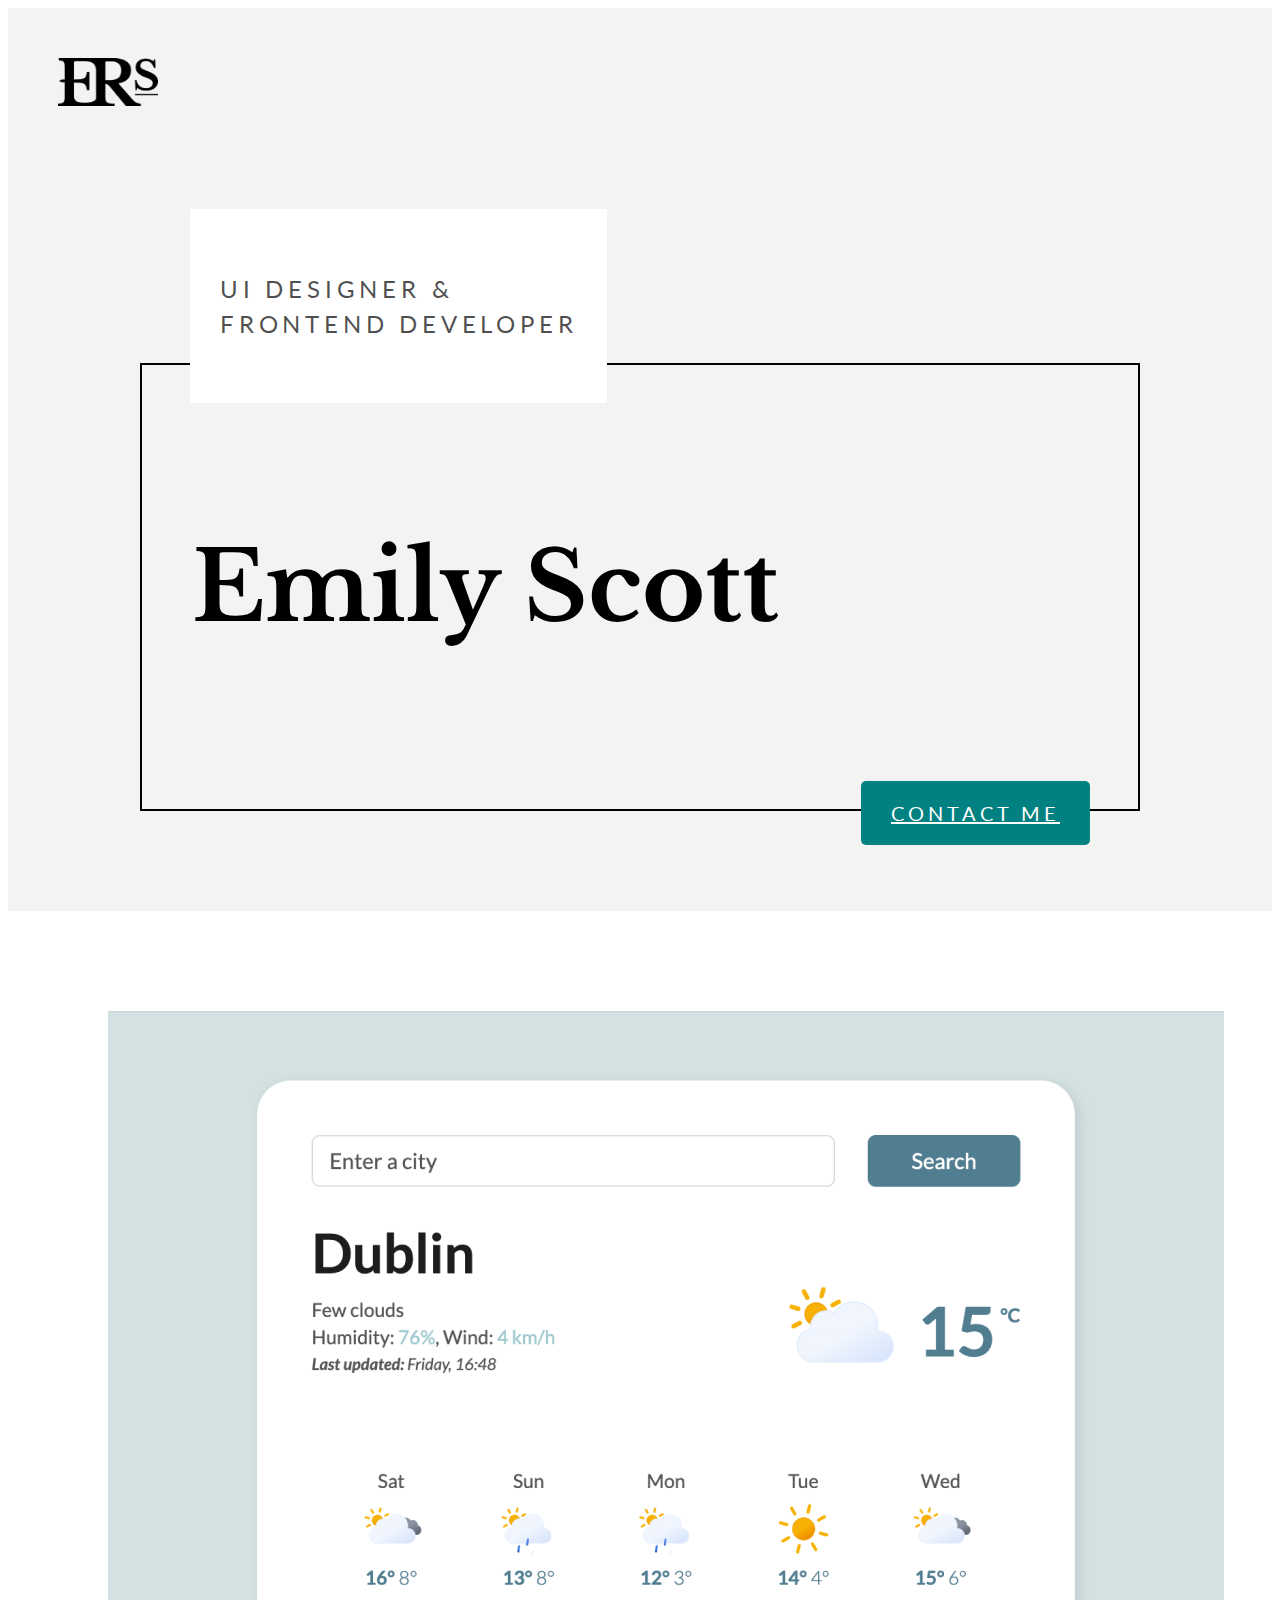
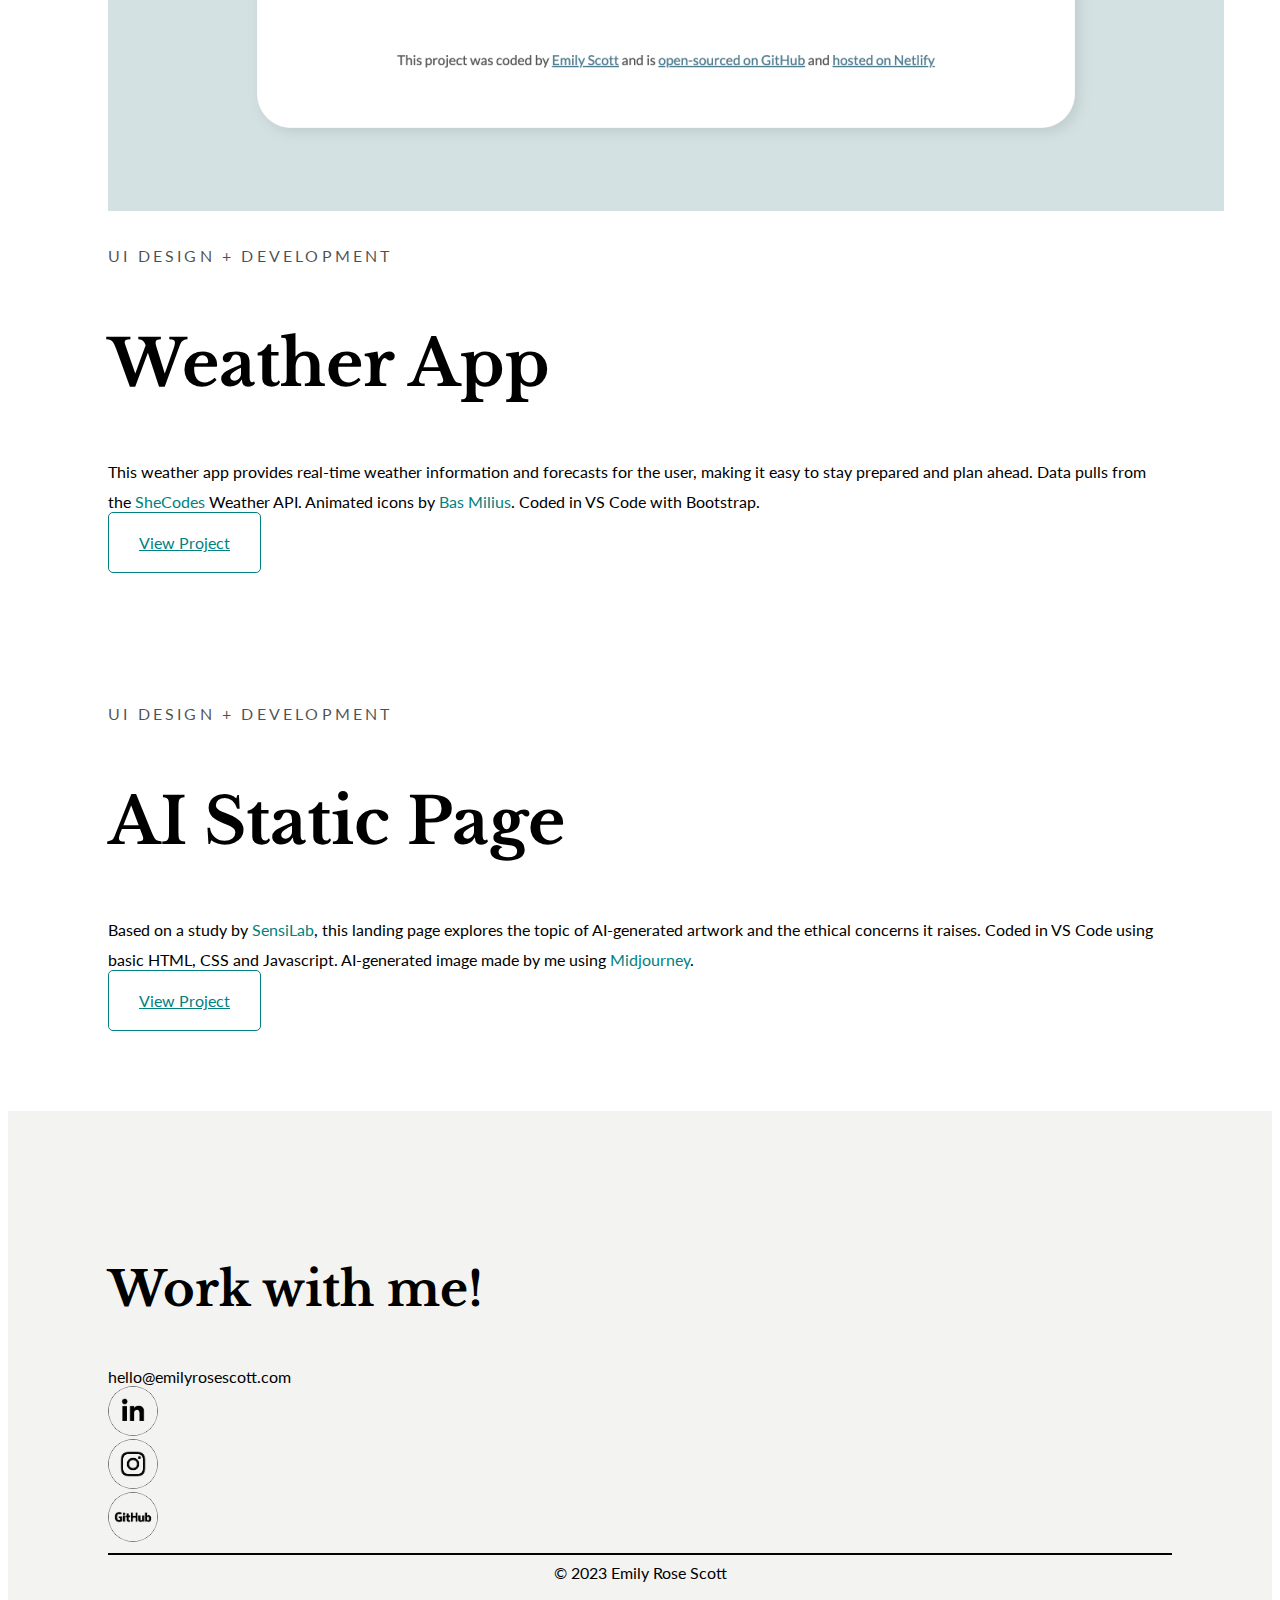
==== index.html @ 5b52eedc "Updates to overall styling, adding about page content & styling" ====
<!DOCTYPE html>
<html lang="en">
  <head>
    <meta charset="UTF-8" />
    <meta http-equiv="X-UA-Compatible" content="IE=edge" />
    <meta name="viewport" content="width=device-width, initial-scale=1.0" />
    <title>Document</title>
    <link
      href="https://cdn.jsdelivr.net/npm/bootstrap@5.3.0-alpha3/dist/css/bootstrap.min.css"
      rel="stylesheet"
      integrity="sha384-KK94CHFLLe+nY2dmCWGMq91rCGa5gtU4mk92HdvYe+M/SXH301p5ILy+dN9+nJOZ"
      crossorigin="anonymous"
    />
    <link rel="stylesheet" href="/styles/portfolio.css" />
    <link rel="preconnect" href="https://fonts.googleapis.com" />
    <link rel="preconnect" href="https://fonts.gstatic.com" crossorigin />
    <link
      href="https://fonts.googleapis.com/css2?family=Lato:ital,wght@0,100;0,300;0,400;0,700;0,900;1,100;1,300;1,400;1,700;1,900&family=Libre+Baskerville:ital,wght@0,400;0,700;1,400&display=swap"
      rel="stylesheet"
    />

    <script
      src="https://cdn.jsdelivr.net/npm/bootstrap@5.3.0-alpha3/dist/js/bootstrap.bundle.min.js"
      integrity="sha384-ENjdO4Dr2bkBIFxQpeoTz1HIcje39Wm4jDKdf19U8gI4ddQ3GYNS7NTKfAdVQSZe"
      crossorigin="anonymous"
    ></script>
  </head>
  <body>
    <div class="hero">
      <a href="/index.html"
        ><img src="/images/ers-logo.png" alt="" class="logo"
      /></a>
      <div class="nameplate">
        <div class="title">
          <h4>
            UI Designer & <br />
            Frontend Developer
          </h4>
        </div>
        <div class="name">
          <h1>Emily Scott</h1>
        </div>
        <a href="#" class="btn btn-branding">Contact me</a>
      </div>
    </div>
    <div class="page-content">
      <div class="row project">
        <div class="col-lg-6 mb-3">
          <img src="/images/weather-app.png" alt="" class="img-fluid" />
        </div>
        <div class="col-lg-6">
          <h5>UI Design + Development</h5>
          <h2>Weather App</h2>
          <p>
            This weather app provides real-time weather information and
            forecasts for the user, making it easy to stay prepared and plan
            ahead. Data pulls from the
            <a href="https://www.shecodes.io/" target="_blank" class="body-link"
              >SheCodes</a
            >
            Weather API. Animated icons by
            <a
              href="https://bas.dev/work/meteocons"
              target="_blank"
              class="body-link"
              >Bas Milius</a
            >. Coded in VS Code with Bootstrap.
          </p>
          <a
            href="https://weather-app-ers.netlify.app/"
            target="blank"
            class="btn body-button mt-3"
            >View Project</a
          >
        </div>
      </div>
      <div class="row project">
        <div class="col-lg-6 mb-3">
          <img
            src="/images/midijourney_rosecreates.png"
            alt=""
            class="img-fluid"
          />
        </div>
        <div class="col-lg-6">
          <h5>UI Design + Development</h5>
          <h2>AI Static Page</h2>
          <p>
            Based on a study by
            <a
              href="https://sensilab.monash.edu/phd-projects/the-ethics-of-ai-art/"
              target="_blank"
              class="body-link"
              >SensiLab</a
            >, this landing page explores the topic of AI-generated artwork and
            the ethical concerns it raises. Coded in VS Code using basic HTML,
            CSS and Javascript. AI-generated image made by me using
            <a
              href="https://www.midjourney.com/"
              target="_blank"
              class="body-link"
              >Midjourney</a
            >.
          </p>
          <a href="#" class="btn body-button mt-3">View Project</a>
        </div>
      </div>
    </div>
    <div class="footer">
      <div class="row d-flex">
        <div class="col-md-6 justify-content-start">
          <h3>Work with me!</h3>
          <a href="mailto:hello@emilyrosescott.com">hello@emilyrosescott.com</a>
        </div>
        <div class="col-md-6 d-flex justify-content-end social-icon-group">
          <div class="col-2 d-flex justify-content-end social-icon">
            <a
              href="https://www.linkedin.com/in/emily-r-scott-07019373/"
              target="_blank"
              ><img src="/images/linkedin-logo-icon.png"
            /></a>
          </div>
          <div class="col-2 d-flex justify-content-end social-icon">
            <a href="https://www.instagram.com/emirosely/" target="_blank"
              ><img src="/images/instagram-logo-icon.png"
            /></a>
          </div>
          <div class="col-2 d-flex justify-content-end social-icon">
            <a href="https://github.com/emirosely" target="_blank"
              ><img src="/images/github-logo-icon.png"
            /></a>
          </div>
        </div>
      </div>
      <hr />
      <div class="row copyright">
        <a href="https://www.emilyrosescott.com/" target="_blank"
          >© 2023 Emily Rose Scott</a
        >
      </div>
    </div>
  </body>
</html>
---- styles/portfolio.css ----
/* MAIN */

:root {
  --background-color: rgba(26, 47, 0, 0.05);
  --primary-color: #018181;
  --heading-font-family: "Libre Baskerville", serif;
  --default-font-family: "Lato", sans-serif;
  --box-shadow: rgba(0, 0, 0, 0.1) 4px 4px 10px;
  --margin-top: 100px;
  --margin-vertical: 100px 0px;
  --margin-horizontal: 0px 100px;
}

body {
  font-family: var(--default-font-family);
}

h1,
h2,
h3 {
  font-family: var(--heading-font-family);
  color: black;
  font-weight: 700;
  line-height: 1.2em;
}

h4,
h5,
h6 {
  color: #000000b2;
  font-family: var(--default-font-family);
  text-transform: uppercase;
  letter-spacing: 0.2em;
  font-weight: 400;
}

h1 {
  font-size: 96px;
  line-height: 115px;
}

h2 {
  font-size: 64px;
  line-height: 80px;
}

h3 {
  font-size: 48px;
  line-height: 60px;
}

h4 {
  font-size: 24px;
  line-height: 35px;
}

h5 {
  font-size: 16px;
  line-height: 30px;
}

p {
  font-weight: 400;
  font-size: 16px;
  color: black;
  line-height: 30px;
}

hr {
  border: 1px solid #000000;
}

.body-button {
  border-radius: 5px;
  color: var(--primary-color);
  font-size: 16px;
  line-height: 20px;
  padding: 20px 30px;
  border: 1px solid var(--primary-color);
}

.body-button:hover {
  background: var(--primary-color);
  border-radius: 5px;
  color: white;
  font-size: 16px;
  line-height: 20px;
  padding: 20px 30px;
  box-shadow: var(--box-shadow);
}

.body-link {
  color: var(--primary-color);
  text-decoration: none;
}

.body-link:hover {
  color: var(--primary-color);
  text-decoration: underline;
}

.btn-branding {
  background: var(--primary-color);
  border-radius: 5px;
  color: white;
  font-size: 20px;
  line-height: 24px;
  padding: 20px 30px;
  text-transform: uppercase;
  letter-spacing: 0.2em;
  margin-right: 50px;
  margin-top: -30px;
  float: right;
}

.btn-branding:active {
  background-color: white !important;
  color: black !important;
  box-shadow: var(--box-shadow) !important;
}

.btn-branding:hover {
  background-color: black;
  color: white;
  box-shadow: var(--box-shadow);
}

.header {
  margin-top: var(--margin-top);
}

.logo {
  max-width: 100px;
  margin-top: 50px;
  margin-left: 50px;
}

.page-content {
  margin: var(--margin-horizontal);
}

/* HOME */
.hero {
  background-color: var(--background-color);
}

.nameplate {
  padding: 100px 50px;
  max-width: 1000px;
  margin: 0 auto;
}

.title {
  background-color: white;
  padding: 30px;
  margin-left: 50px;
  margin-bottom: -40px;
  text-align: left;
  text-decoration: none;
  display: inline-block;
}

.name {
  box-sizing: border-box;
  border: 2px solid #000000;
  padding: 100px 50px;
}

.project {
  margin: var(--margin-vertical);
}

/* ABOUT */

.header h1 {
  text-align: center;
}

.hidden-image img {
  max-height: 400px;
  width: 100%;
  height: auto;
  object-fit: cover;
}

.ig-grid {
  margin-bottom: 100px;
}

.img-container {
  max-height: 400px;
}

.img-container img {
  width: 100%;
  height: 100%;
  object-fit: cover;
}

.latest h2 {
  text-align: center;
}

/* FOOTER */
.copyright {
  text-align: center;
}

.footer {
  background-color: var(--background-color);
  padding: 100px;
}

.footer a {
  color: black;
  text-decoration: none;
}

.footer a:hover {
  color: var(--primary-color);
  text-decoration: underline;
}

.footer img {
  max-width: 100%;
  height: auto;
  max-height: 50px;
  border-radius: 50%;
}

.footer img:hover {
  box-shadow: var(--box-shadow);
}

.social-icon-group {
  gap: 10px;
}

.social-icon {
  flex-basis: 50px;
}

/* RESPONSIVE */
@media (max-width: 350px) {
  .nameplate {
    padding: 75px 50px !important;
  }

  .name {
    padding: 50px 50px !important;
  }

  .title {
    text-align: center !important;
    display: flex !important;
    justify-content: center !important;
    max-width: 200px !important;
    margin-left: auto !important;
    margin-right: auto !important;
    z-index: 1 !important;
    position: relative !important;
    padding: 20px 10px !important;
  }

  .btn-branding {
    text-align: center !important;
    float: none !important;
    display: flex !important;
    justify-content: center !important;
    max-width: 200px !important;
    margin-left: auto !important;
    margin-right: auto !important;
    font-size: 14px !important;
    line-height: 20px !important;
  }

  .page-content {
    margin: 75px 60px !important;
  }

  h1 {
    text-align: center !important;
    font-size: 45px !important;
    line-height: 55px !important;
  }

  h2 {
    font-size: 40px !important;
    line-height: 55px !important;
  }

  h3 {
    font-size: 30px !important;
    line-height: 40px !important;
    text-align: center !important;
  }

  h4 {
    font-size: 14px !important;
    line-height: 20px !important;
  }

  .footer {
    padding: 50px !important;
    text-align: center !important;
    display: block !important;
  }
  .social-icon-group {
    justify-content: center !important;
    margin: 20px 0px !important;
  }
}

@media (max-width: 480px) and (min-width: 351px) {
  .nameplate {
    padding: 75px 50px !important;
  }

  .name {
    padding: 50px 50px !important;
  }

  .title {
    text-align: center !important;
    display: flex !important;
    justify-content: center !important;
    max-width: 250px !important;
    margin-left: auto !important;
    margin-right: auto !important;
    z-index: 1 !important;
    position: relative !important;
    padding: 20px 10px !important;
  }

  .btn-branding {
    text-align: center !important;
    float: none !important;
    display: flex !important;
    justify-content: center !important;
    max-width: 200px !important;
    margin-left: auto !important;
    margin-right: auto !important;
    font-size: 14px !important;
    line-height: 20px !important;
  }

  .page-content {
    margin: 75px 60px !important;
  }

  h1 {
    text-align: center !important;
    font-size: 55px !important;
    line-height: 65px !important;
  }

  h2 {
    font-size: 40px !important;
    line-height: 55px !important;
  }

  h3 {
    font-size: 30px !important;
    line-height: 40px !important;
    text-align: center !important;
  }

  h4 {
    font-size: 14px !important;
    line-height: 20px !important;
  }

  .footer {
    padding: 50px !important;
    text-align: center !important;
    display: block !important;
  }
  .social-icon-group {
    justify-content: center !important;
    margin: 20px 0px !important;
  }
}

@media (max-width: 800px) and (min-width: 481px) {
  h1 {
    font-size: 70px !important;
    line-height: 70px !important;
  }

  h2 {
    font-size: 45px !important;
    line-height: 55px !important;
  }

  h3 {
    font-size: 30px !important;
    line-height: 40px !important;
    text-align: center !important;
  }

  h4 {
    font-size: 16px !important;
    line-height: 30px !important;
  }

  .nameplate {
    padding: 75px 50px !important;
  }

  .name {
    padding: 75px 50px !important;
  }
  .title {
    padding: 20px !important;
    margin-bottom: -30px !important;
  }
  .btn-branding {
    font-size: 16px !important;
  }

  .page-content {
    margin: 75px 60px !important;
  }

  .footer {
    padding: 50px !important;
    text-align: center !important;
    display: block !important;
  }
  .social-icon-group {
    justify-content: center !important;
    margin: 20px 0px !important;
  }
}
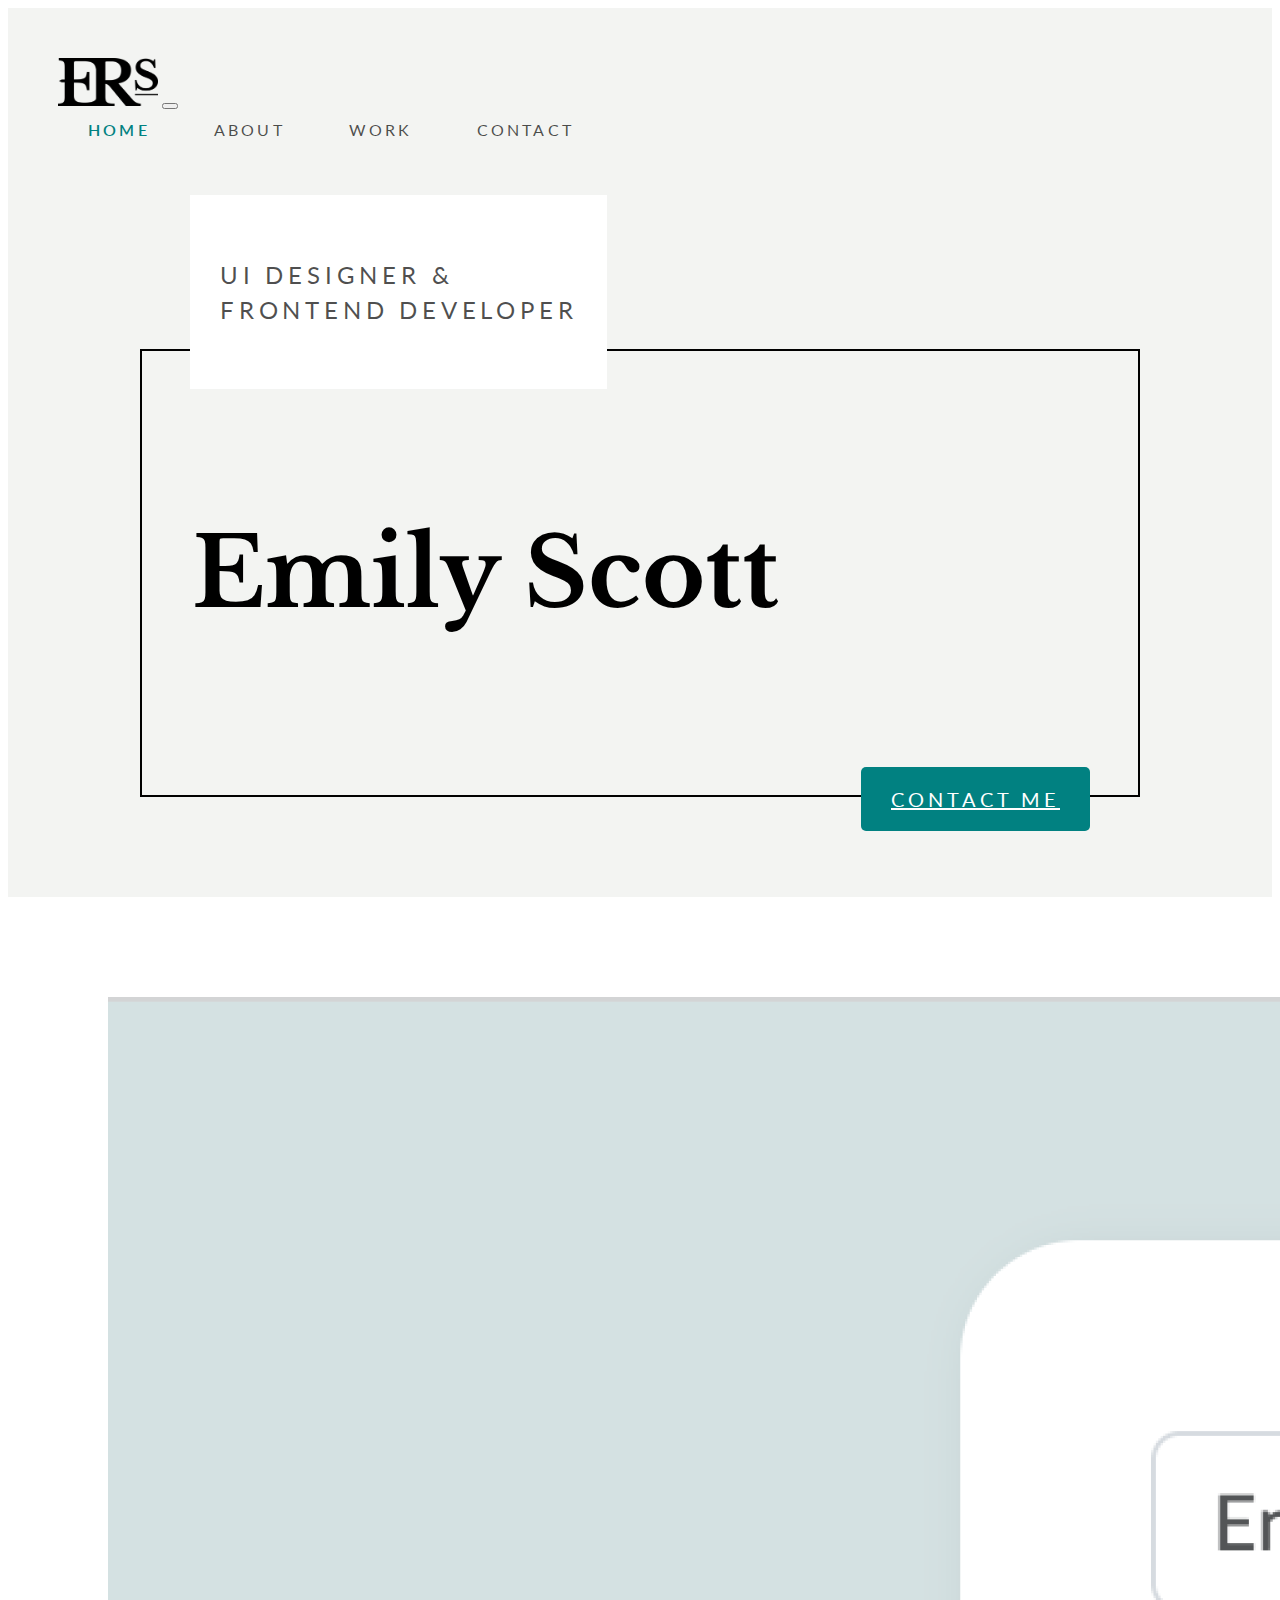
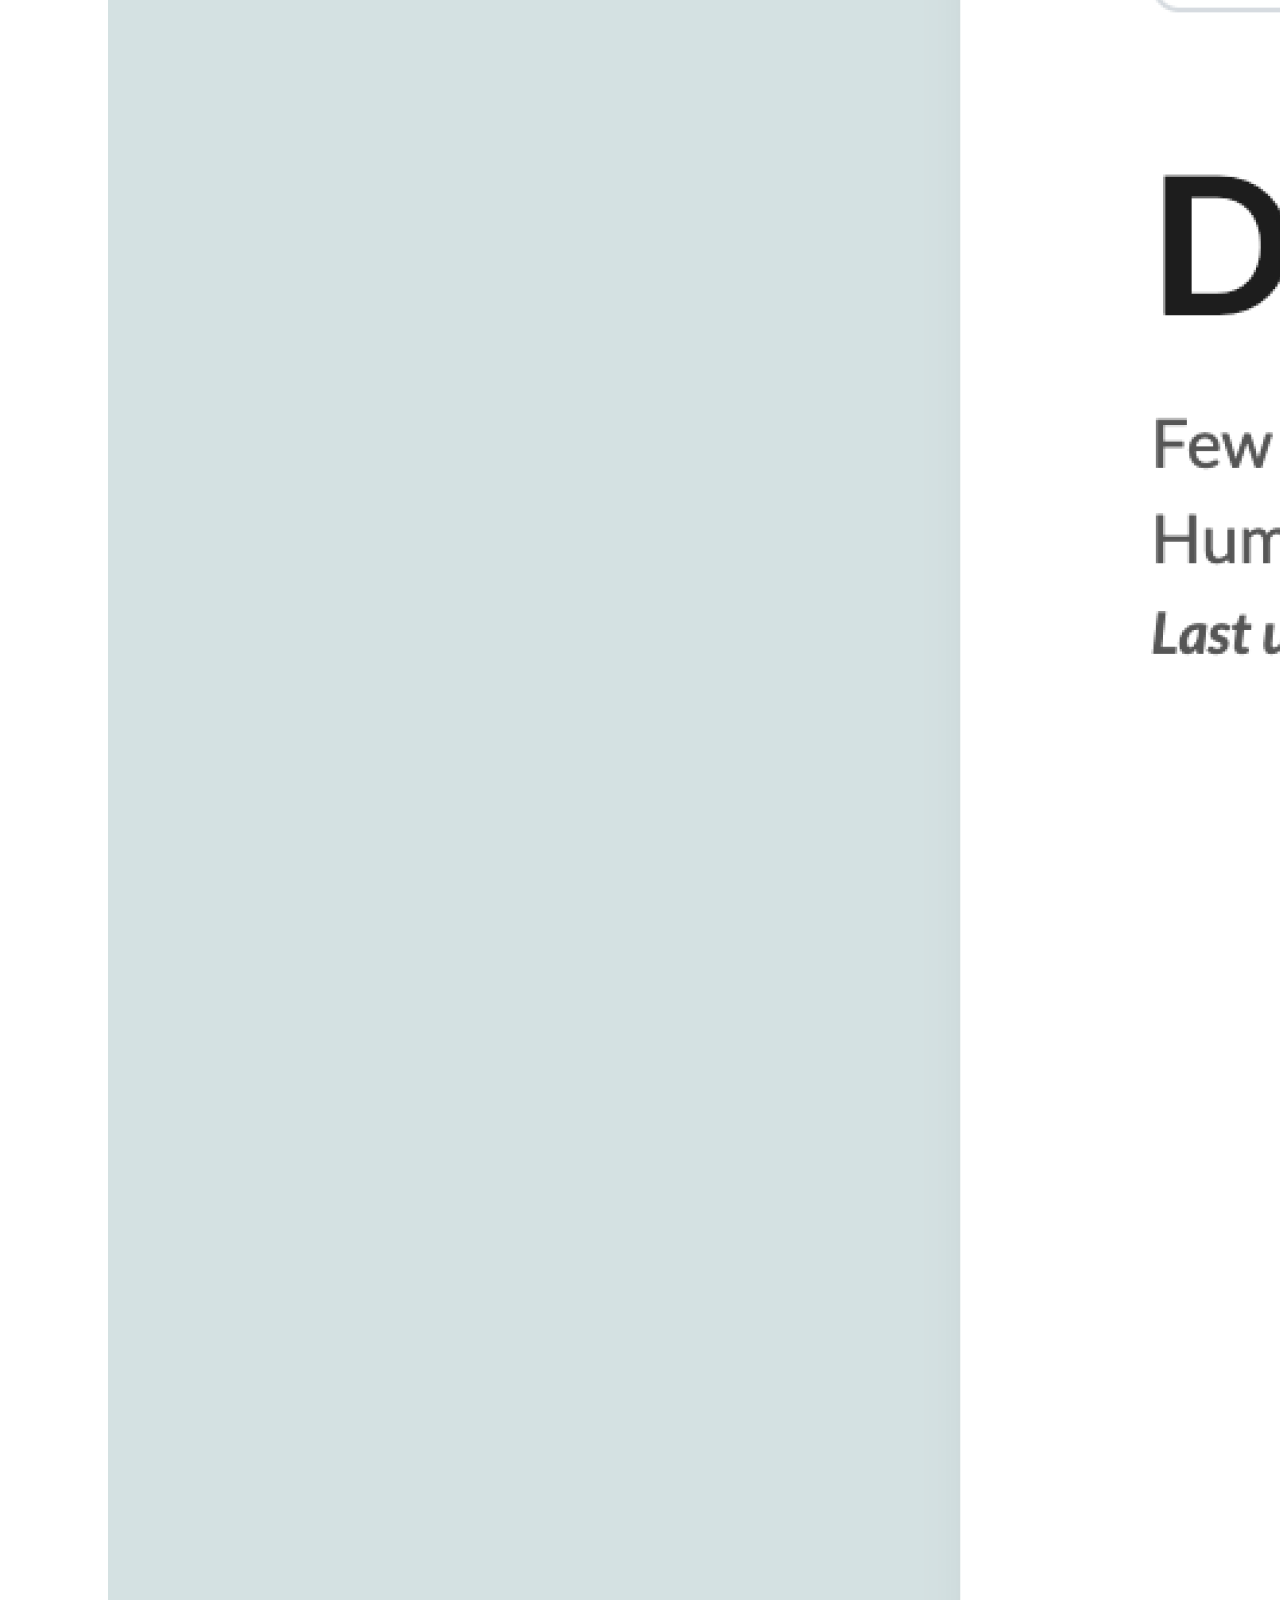
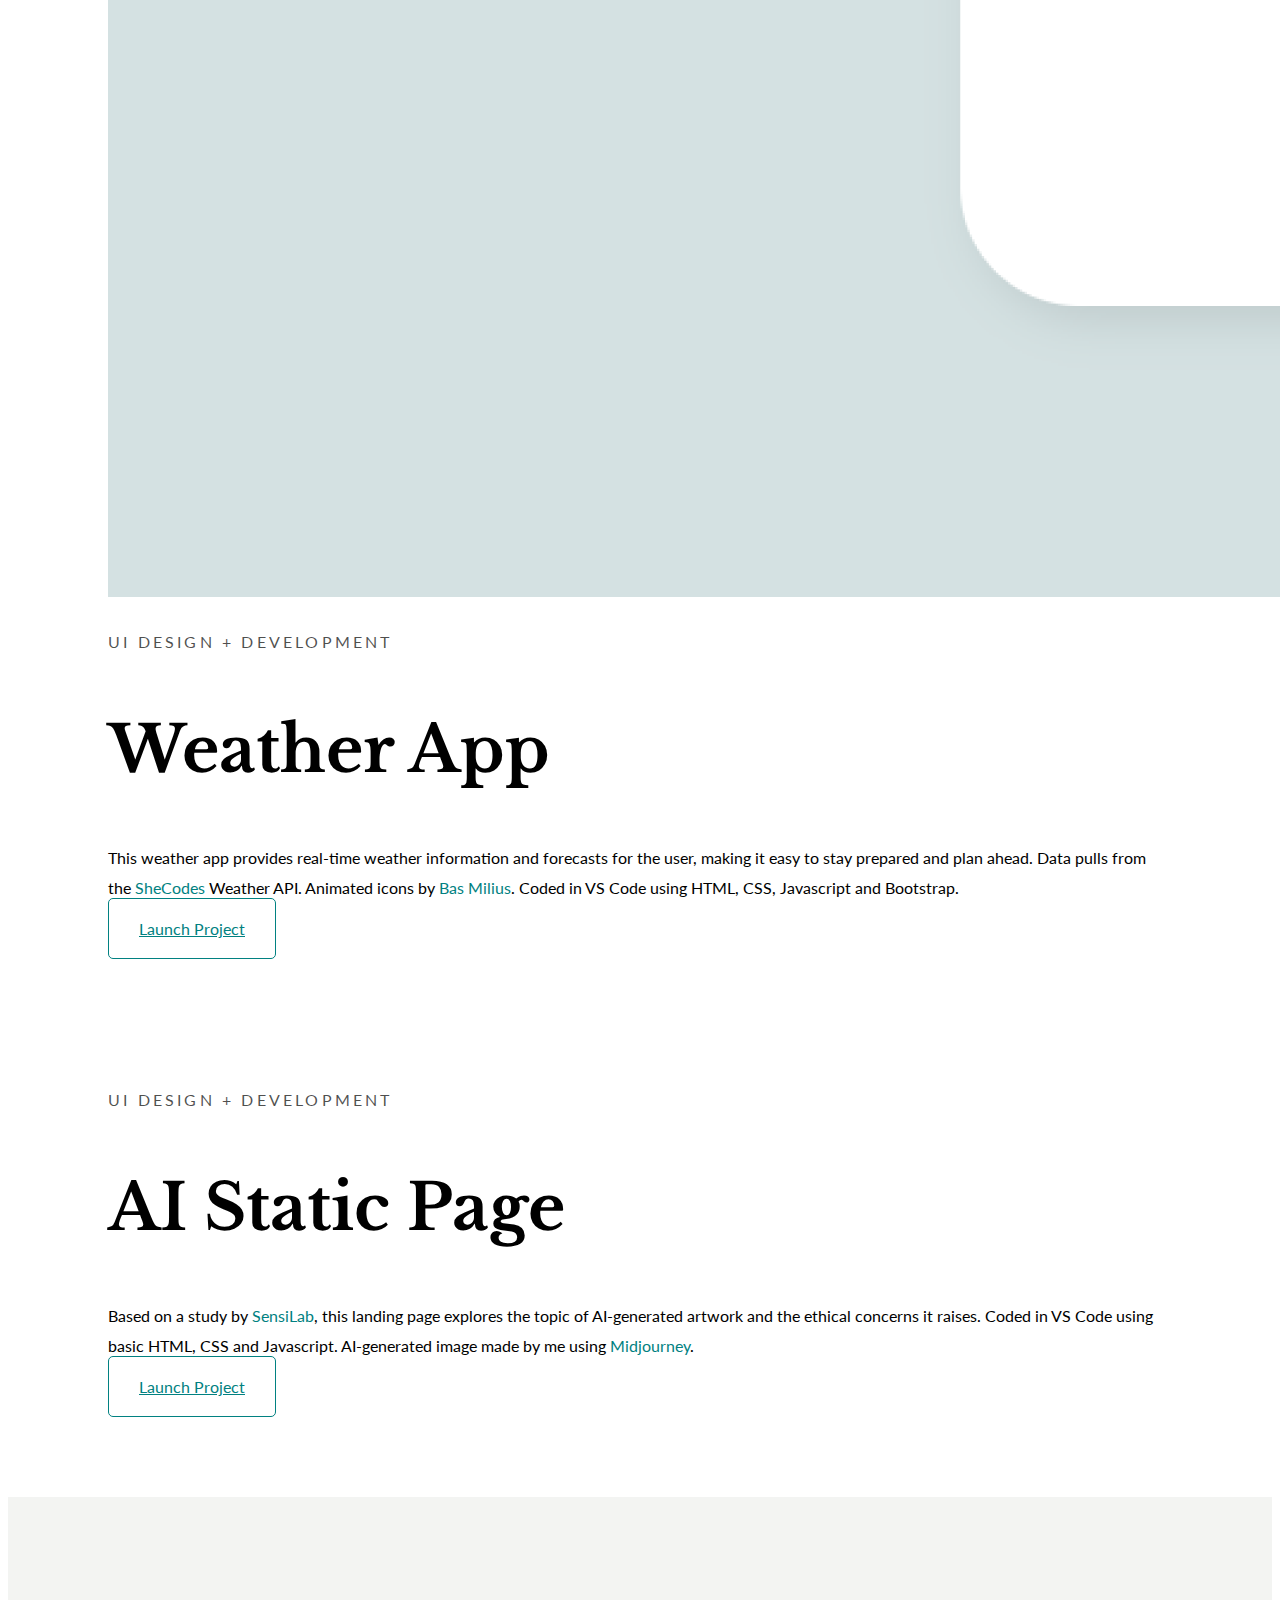
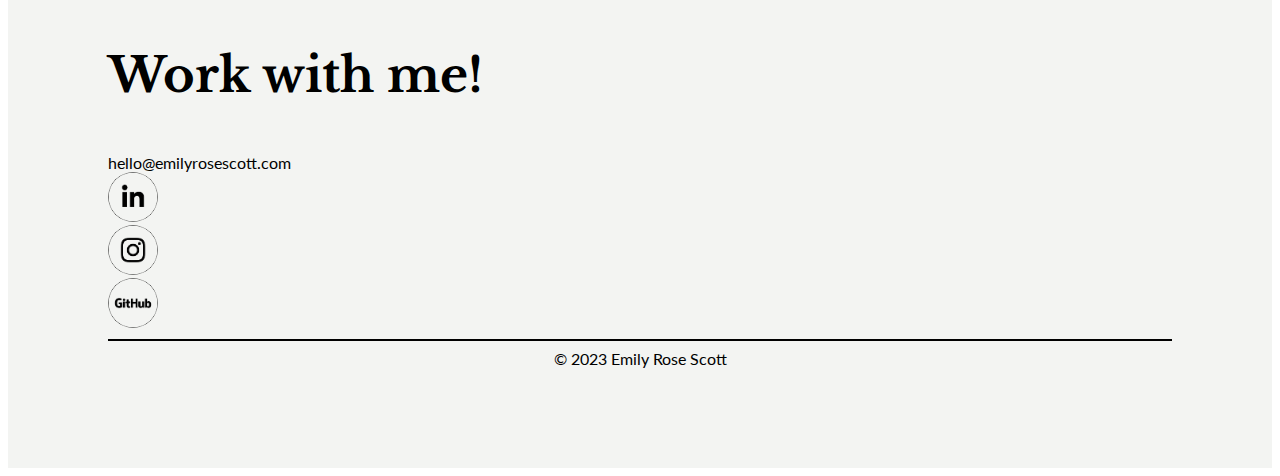
==== commit 84bdd85b: "Adding navbar to all pages" ====
--- a/index.html
+++ b/index.html
@@ -26,10 +26,32 @@
     ></script>
   </head>
   <body>
+    <nav class="navbar navbar-expand-lg nav-home">
+      <a href="/"><img src="/images/ers-logo.png" alt="" class="logo" /></a>
+      <button
+        class="navbar-toggler"
+        type="button"
+        data-bs-toggle="collapse"
+        data-bs-target="#navbarNavAltMarkup"
+        aria-controls="navbarNavAltMarkup"
+        aria-expanded="false"
+        aria-label="Toggle navigation"
+      >
+        <span class="navbar-toggler-icon"></span>
+      </button>
+      <div
+        class="collapse navbar-collapse d-flex-lg justify-content-end"
+        id="navbarNavAltMarkup"
+      >
+        <div class="navbar-nav">
+          <a class="active" aria-current="page" href="/">home</a>
+          <a class="" href="/about.html">about</a>
+          <a class="" href="/work.html">work</a>
+          <a class="" href="/contact.html">contact</a>
+        </div>
+      </div>
+    </nav>
     <div class="hero">
-      <a href="/index.html"
-        ><img src="/images/ers-logo.png" alt="" class="logo"
-      /></a>
       <div class="nameplate">
         <div class="title">
           <h4>
@@ -64,13 +86,13 @@
               target="_blank"
               class="body-link"
               >Bas Milius</a
-            >. Coded in VS Code with Bootstrap.
+            >. Coded in VS Code using HTML, CSS, Javascript and Bootstrap.
           </p>
           <a
             href="https://weather-app-ers.netlify.app/"
             target="blank"
             class="btn body-button mt-3"
-            >View Project</a
+            >Launch Project</a
           >
         </div>
       </div>
@@ -102,7 +124,7 @@
               >Midjourney</a
             >.
           </p>
-          <a href="#" class="btn body-button mt-3">View Project</a>
+          <a href="#" class="btn body-button mt-3">Launch Project</a>
         </div>
       </div>
     </div>
--- a/styles/portfolio.css
+++ b/styles/portfolio.css
@@ -129,14 +129,55 @@
   margin-top: var(--margin-top);
 }
 
+.page-content {
+  margin: var(--margin-horizontal);
+}
+
+/* NAVBAR */
+nav {
+  padding-top: 50px !important;
+  padding-left: 50px !important;
+  padding-right: 50px !important;
+}
+
+nav a {
+  color: #000000b2;
+  font-family: var(--default-font-family);
+  font-size: 16px;
+  font-weight: 400;
+  letter-spacing: 0.2em;
+  line-height: 30px;
+  text-decoration: none;
+  text-transform: uppercase;
+  transition: all 100ms ease-in-out;
+  display: inline;
+  list-style: none;
+}
+
+nav a:hover,
+nav a.active {
+  color: var(--primary-color);
+  font-weight: 600;
+}
+
 .logo {
   max-width: 100px;
-  margin-top: 50px;
-  margin-left: 50px;
-}
-
-.page-content {
-  margin: var(--margin-horizontal);
+}
+
+.nav-home {
+  background-color: var(--background-color) !important;
+}
+
+.navbar-nav {
+  align-items: center;
+}
+
+.navbar-nav a {
+  padding: 5px 30px;
+}
+
+.navbar-toggler:focus {
+  box-shadow: none !important;
 }
 
 /* HOME */
@@ -145,7 +186,7 @@
 }
 
 .nameplate {
-  padding: 100px 50px;
+  padding: 50px 50px 100px 50px;
   max-width: 1000px;
   margin: 0 auto;
 }
@@ -201,6 +242,26 @@
   text-align: center;
 }
 
+/* WORK */
+
+.coming-soon {
+  box-sizing: border-box;
+  border: 2px solid #000000;
+  margin: var(--margin-vertical);
+  padding: 50px;
+  text-align: center;
+}
+
+/* CONTACT */
+
+.contact-border {
+  box-sizing: border-box;
+  border: 2px solid #000000;
+  margin: var(--margin-vertical);
+  padding: 50px;
+  text-align: center;
+}
+
 /* FOOTER */
 .copyright {
   text-align: center;
@@ -242,8 +303,8 @@
 
 /* RESPONSIVE */
 @media (max-width: 350px) {
-  .nameplate {
-    padding: 75px 50px !important;
+  .logo {
+    max-width: 75px;
   }
 
   .name {
@@ -300,6 +361,12 @@
     line-height: 20px !important;
   }
 
+  nav {
+    padding-top: 25px !important;
+    padding-left: 25px !important;
+    padding-right: 25px !important;
+  }
+
   .footer {
     padding: 50px !important;
     text-align: center !important;
@@ -312,8 +379,8 @@
 }
 
 @media (max-width: 480px) and (min-width: 351px) {
-  .nameplate {
-    padding: 75px 50px !important;
+  .logo {
+    max-width: 75px;
   }
 
   .name {
@@ -370,6 +437,12 @@
     line-height: 20px !important;
   }
 
+  nav {
+    padding-top: 25px !important;
+    padding-left: 25px !important;
+    padding-right: 25px !important;
+  }
+
   .footer {
     padding: 50px !important;
     text-align: center !important;
@@ -403,13 +476,10 @@
     line-height: 30px !important;
   }
 
-  .nameplate {
-    padding: 75px 50px !important;
-  }
-
   .name {
     padding: 75px 50px !important;
   }
+
   .title {
     padding: 20px !important;
     margin-bottom: -30px !important;
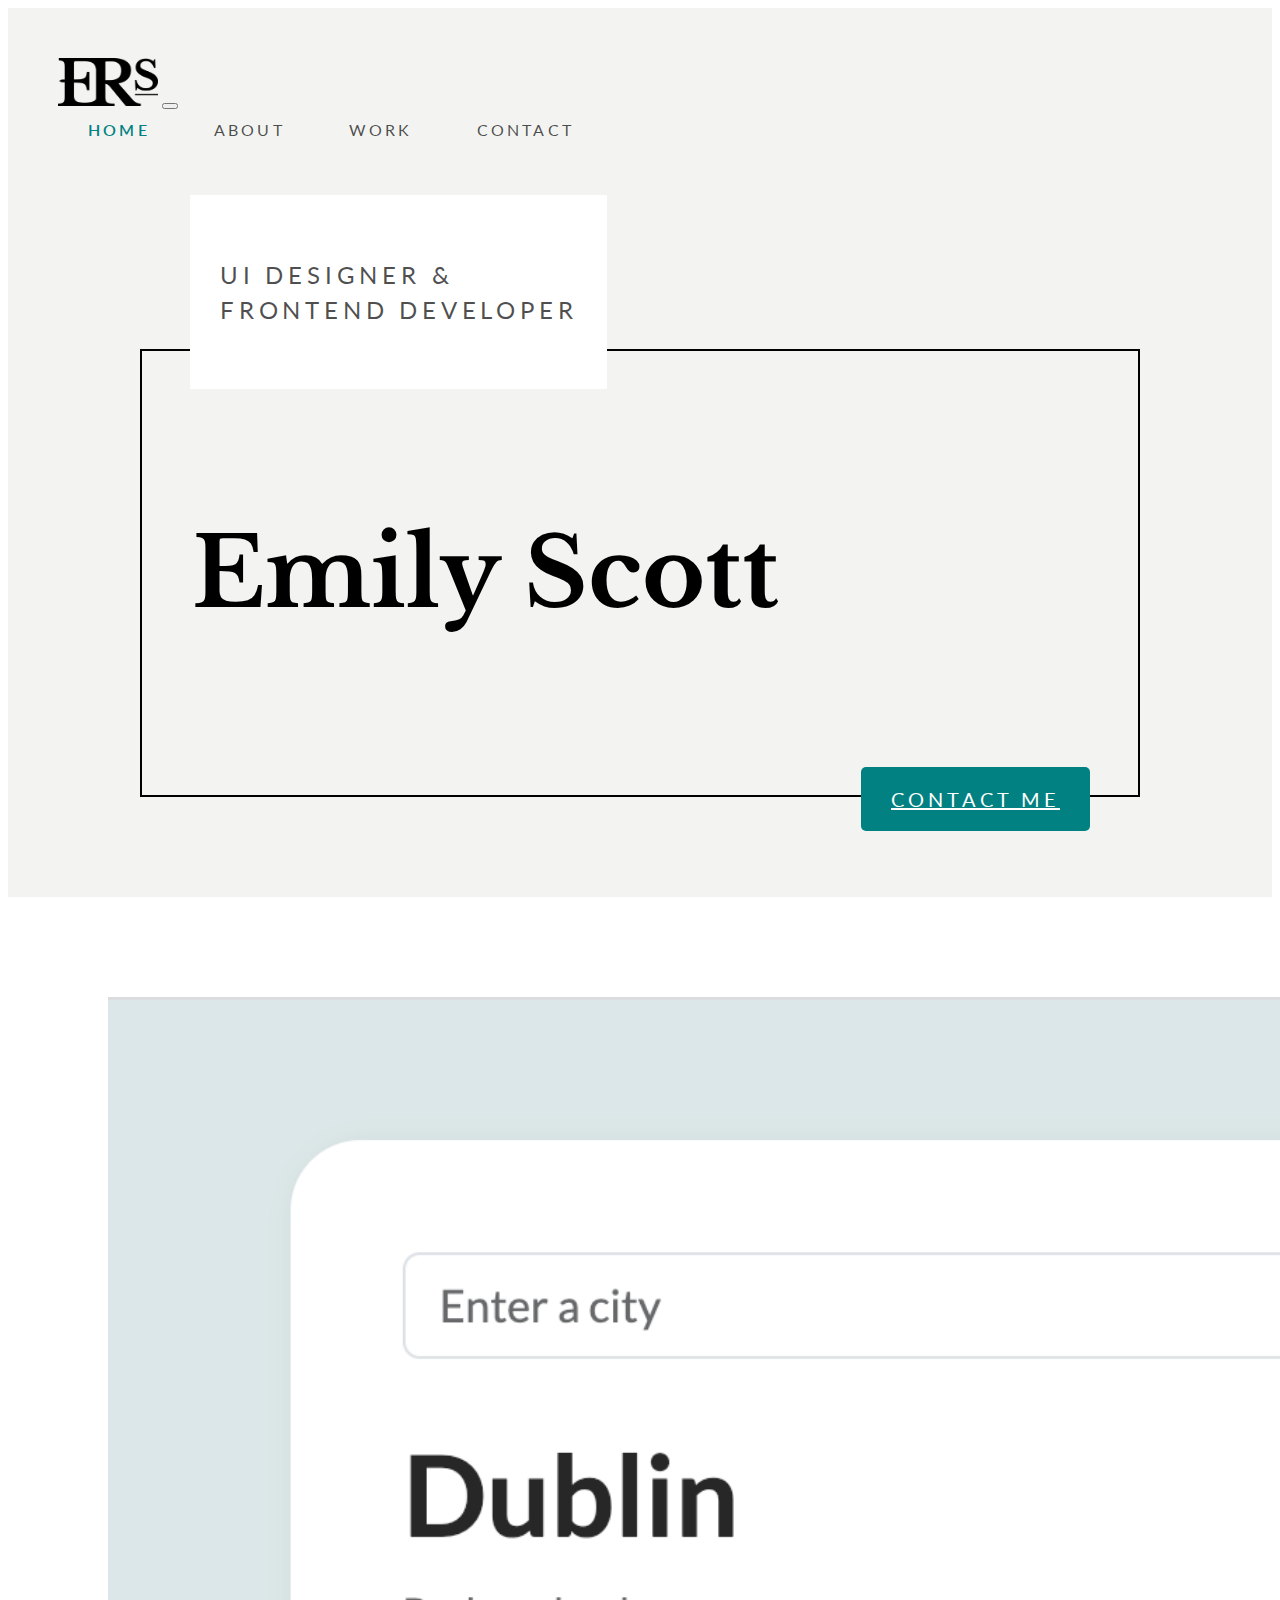
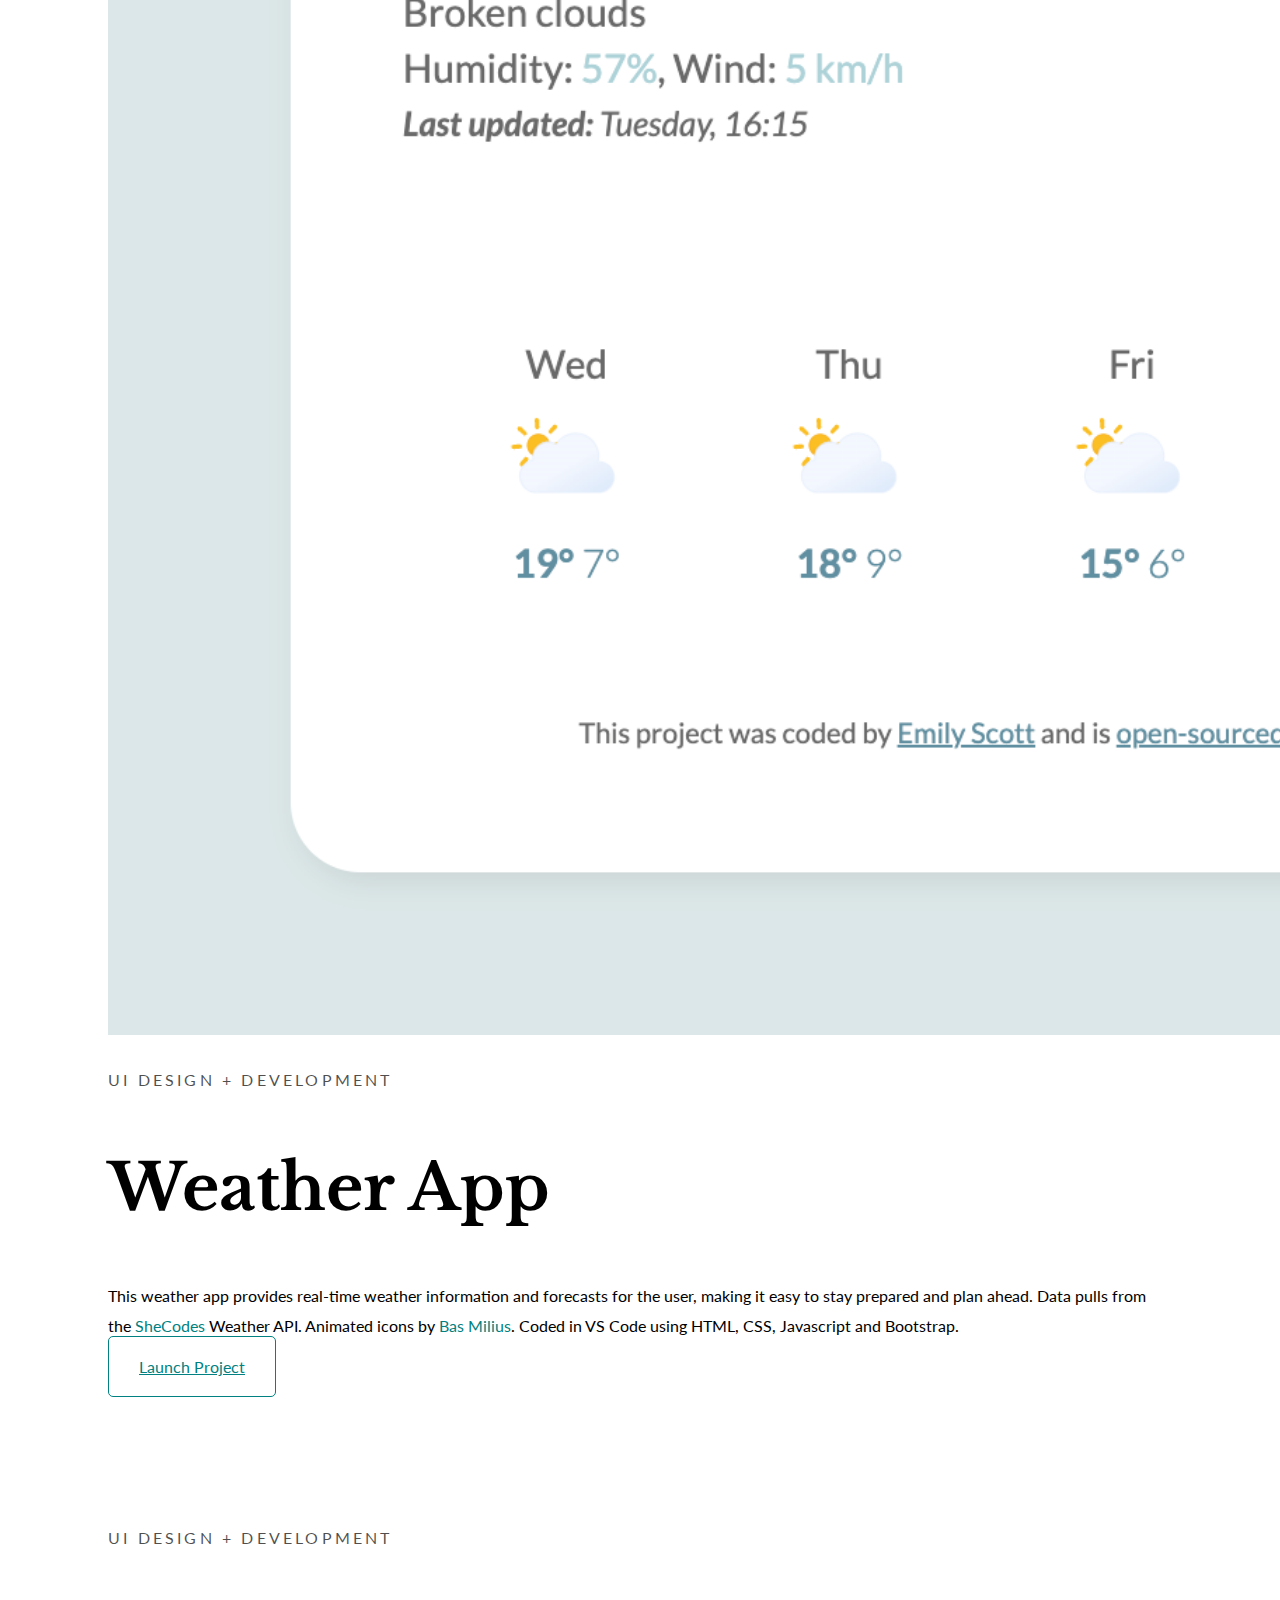
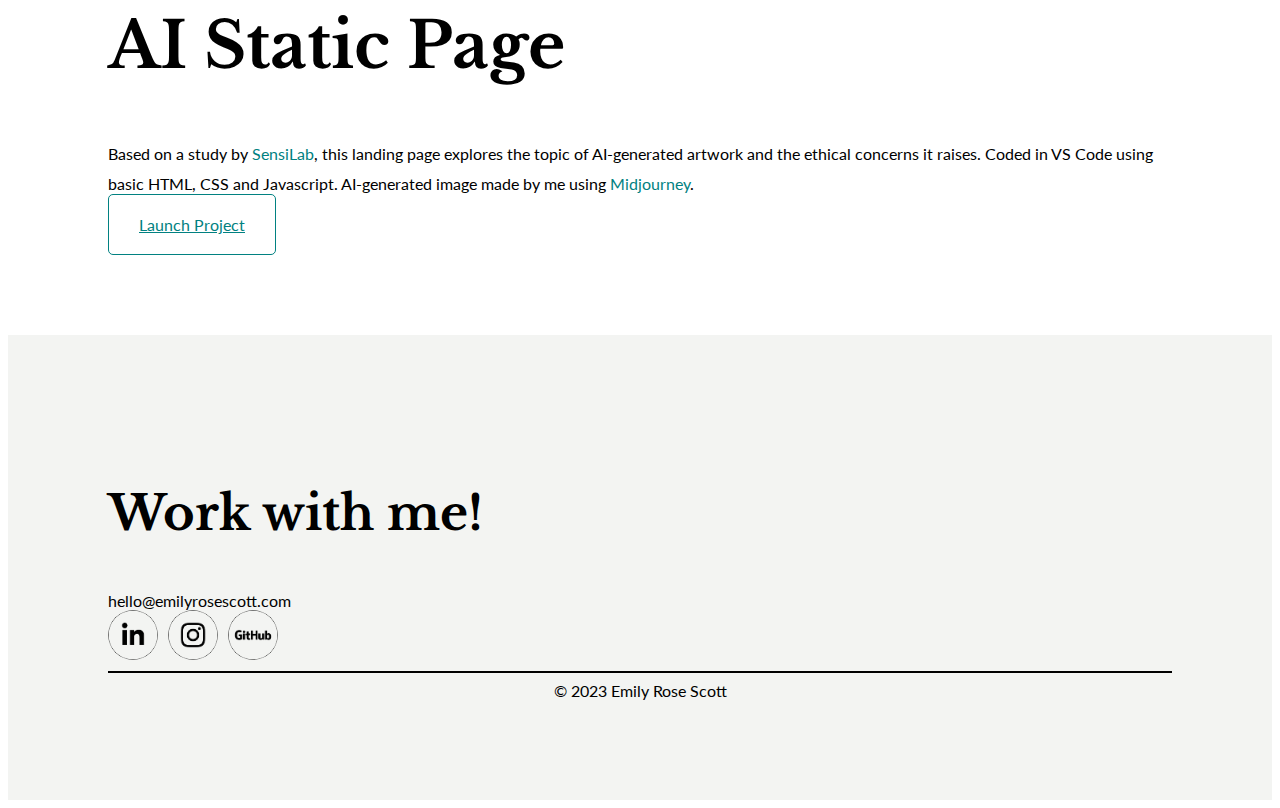
==== commit 86134cb6: "updates to footer styling and homepage images" ====
--- a/index.html
+++ b/index.html
@@ -62,7 +62,7 @@
         <div class="name">
           <h1>Emily Scott</h1>
         </div>
-        <a href="#" class="btn btn-branding">Contact me</a>
+        <a href="/contact.html" class="btn btn-branding">Contact me</a>
       </div>
     </div>
     <div class="page-content">
@@ -128,26 +128,26 @@
         </div>
       </div>
     </div>
-    <div class="footer">
-      <div class="row d-flex">
-        <div class="col-md-6 justify-content-start">
+    <footer>
+      <div class="d-flex justify-content-between">
+        <div class="">
           <h3>Work with me!</h3>
           <a href="mailto:hello@emilyrosescott.com">hello@emilyrosescott.com</a>
         </div>
-        <div class="col-md-6 d-flex justify-content-end social-icon-group">
-          <div class="col-2 d-flex justify-content-end social-icon">
+        <div class="social-icon-group">
+          <div class="social-icon">
             <a
               href="https://www.linkedin.com/in/emily-r-scott-07019373/"
               target="_blank"
               ><img src="/images/linkedin-logo-icon.png"
             /></a>
           </div>
-          <div class="col-2 d-flex justify-content-end social-icon">
+          <div class="social-icon">
             <a href="https://www.instagram.com/emirosely/" target="_blank"
               ><img src="/images/instagram-logo-icon.png"
             /></a>
           </div>
-          <div class="col-2 d-flex justify-content-end social-icon">
+          <div class="social-icon">
             <a href="https://github.com/emirosely" target="_blank"
               ><img src="/images/github-logo-icon.png"
             /></a>
@@ -160,6 +160,6 @@
           >© 2023 Emily Rose Scott</a
         >
       </div>
-    </div>
+    </footer>
   </body>
 </html>
--- a/styles/portfolio.css
+++ b/styles/portfolio.css
@@ -9,6 +9,7 @@
   --margin-top: 100px;
   --margin-vertical: 100px 0px;
   --margin-horizontal: 0px 100px;
+  --transition: all 100ms ease-in-out;
 }
 
 body {
@@ -77,6 +78,7 @@
   line-height: 20px;
   padding: 20px 30px;
   border: 1px solid var(--primary-color);
+  transition: var(--transition);
 }
 
 .body-button:hover {
@@ -92,6 +94,7 @@
 .body-link {
   color: var(--primary-color);
   text-decoration: none;
+  transition: var(--transition);
 }
 
 .body-link:hover {
@@ -149,7 +152,7 @@
   line-height: 30px;
   text-decoration: none;
   text-transform: uppercase;
-  transition: all 100ms ease-in-out;
+  transition: var(--transition);
   display: inline;
   list-style: none;
 }
@@ -211,6 +214,11 @@
   margin: var(--margin-vertical);
 }
 
+.project img {
+  aspect-ratio: 5/4;
+  object-fit: cover;
+}
+
 /* ABOUT */
 
 .header h1 {
@@ -267,34 +275,37 @@
   text-align: center;
 }
 
-.footer {
+footer {
   background-color: var(--background-color);
   padding: 100px;
 }
 
-.footer a {
+footer a {
   color: black;
   text-decoration: none;
-}
-
-.footer a:hover {
+  transition: var(--transition);
+}
+
+footer a:hover {
   color: var(--primary-color);
   text-decoration: underline;
 }
 
-.footer img {
+footer img {
   max-width: 100%;
   height: auto;
   max-height: 50px;
   border-radius: 50%;
 }
 
-.footer img:hover {
+footer img:hover {
   box-shadow: var(--box-shadow);
+  transition: var(--transition);
 }
 
 .social-icon-group {
   gap: 10px;
+  display: flex;
 }
 
 .social-icon {
@@ -367,11 +378,15 @@
     padding-right: 25px !important;
   }
 
-  .footer {
+  footer {
     padding: 50px !important;
     text-align: center !important;
+  }
+
+  footer .d-flex {
     display: block !important;
   }
+
   .social-icon-group {
     justify-content: center !important;
     margin: 20px 0px !important;
@@ -443,11 +458,15 @@
     padding-right: 25px !important;
   }
 
-  .footer {
+  footer {
     padding: 50px !important;
     text-align: center !important;
+  }
+
+  footer .d-flex {
     display: block !important;
   }
+
   .social-icon-group {
     justify-content: center !important;
     margin: 20px 0px !important;
@@ -468,7 +487,6 @@
   h3 {
     font-size: 30px !important;
     line-height: 40px !important;
-    text-align: center !important;
   }
 
   h4 {
@@ -492,9 +510,8 @@
     margin: 75px 60px !important;
   }
 
-  .footer {
+  footer {
     padding: 50px !important;
-    text-align: center !important;
     display: block !important;
   }
   .social-icon-group {
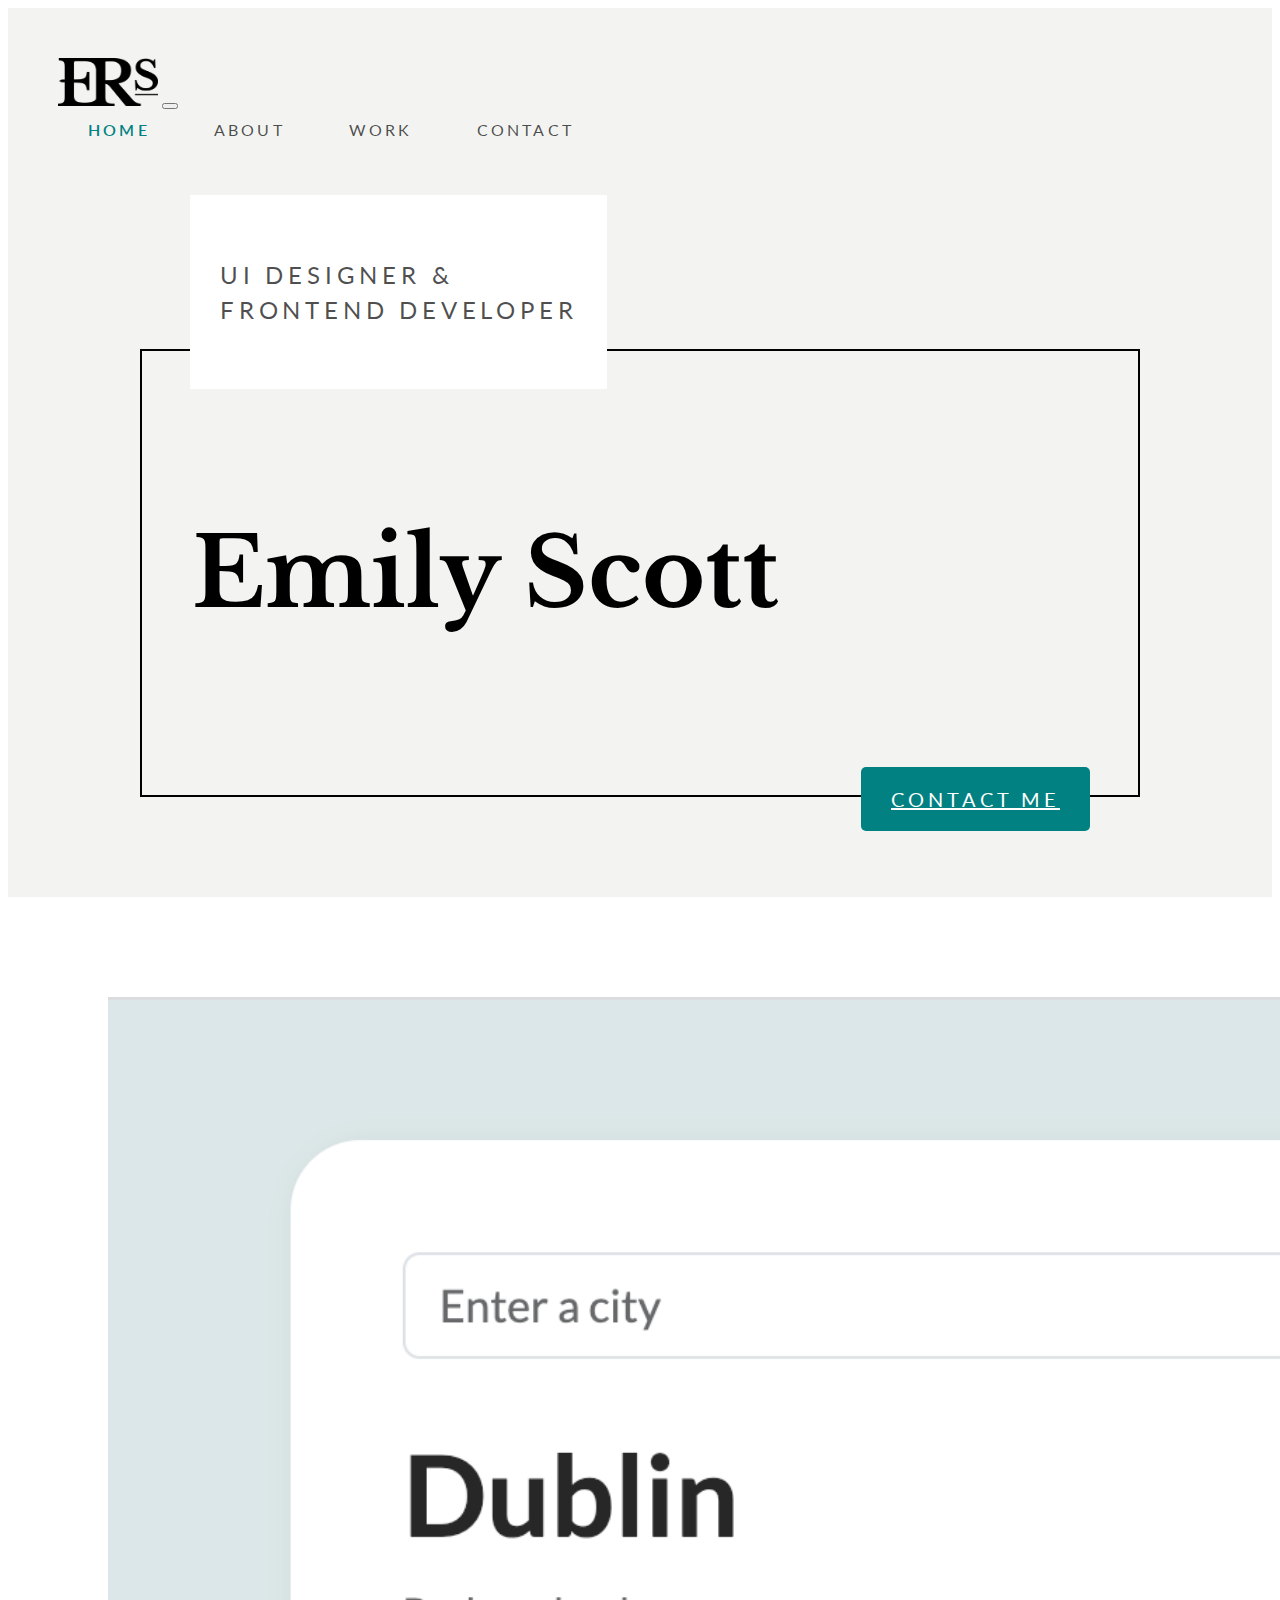
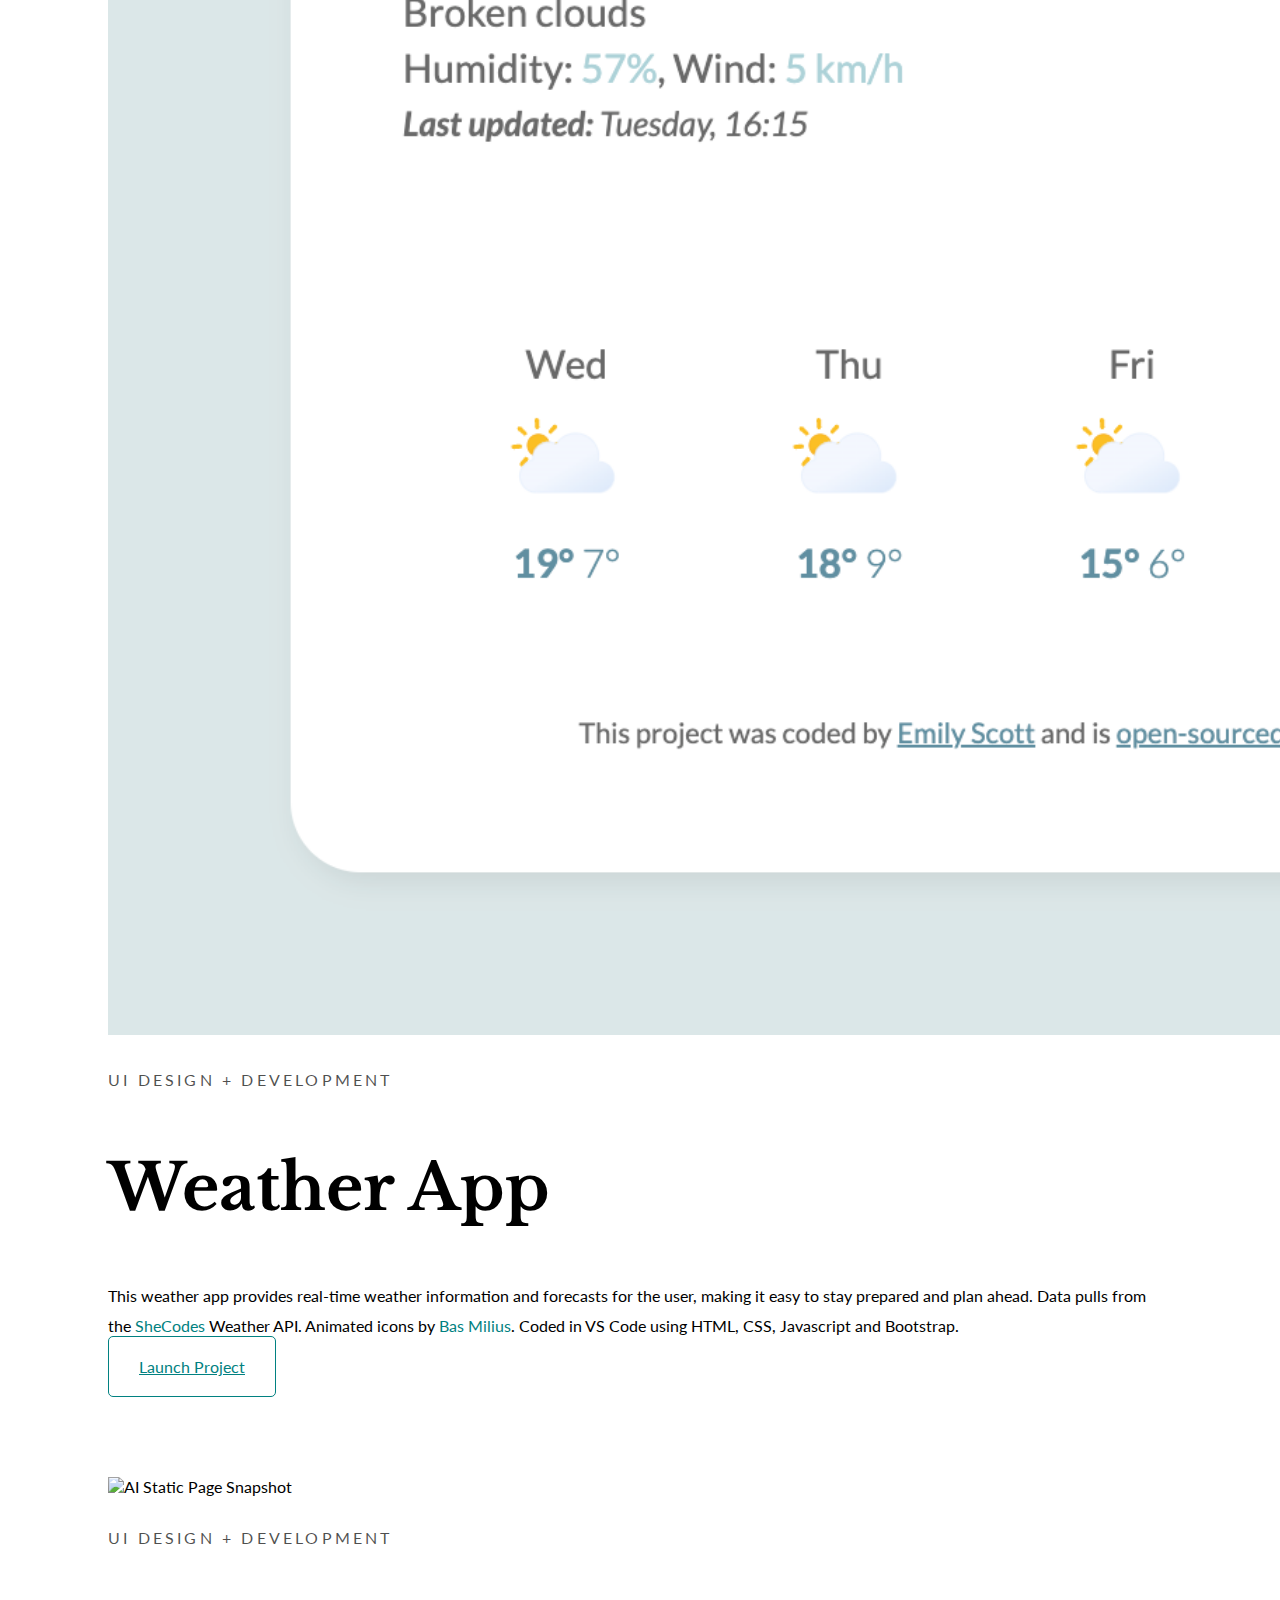
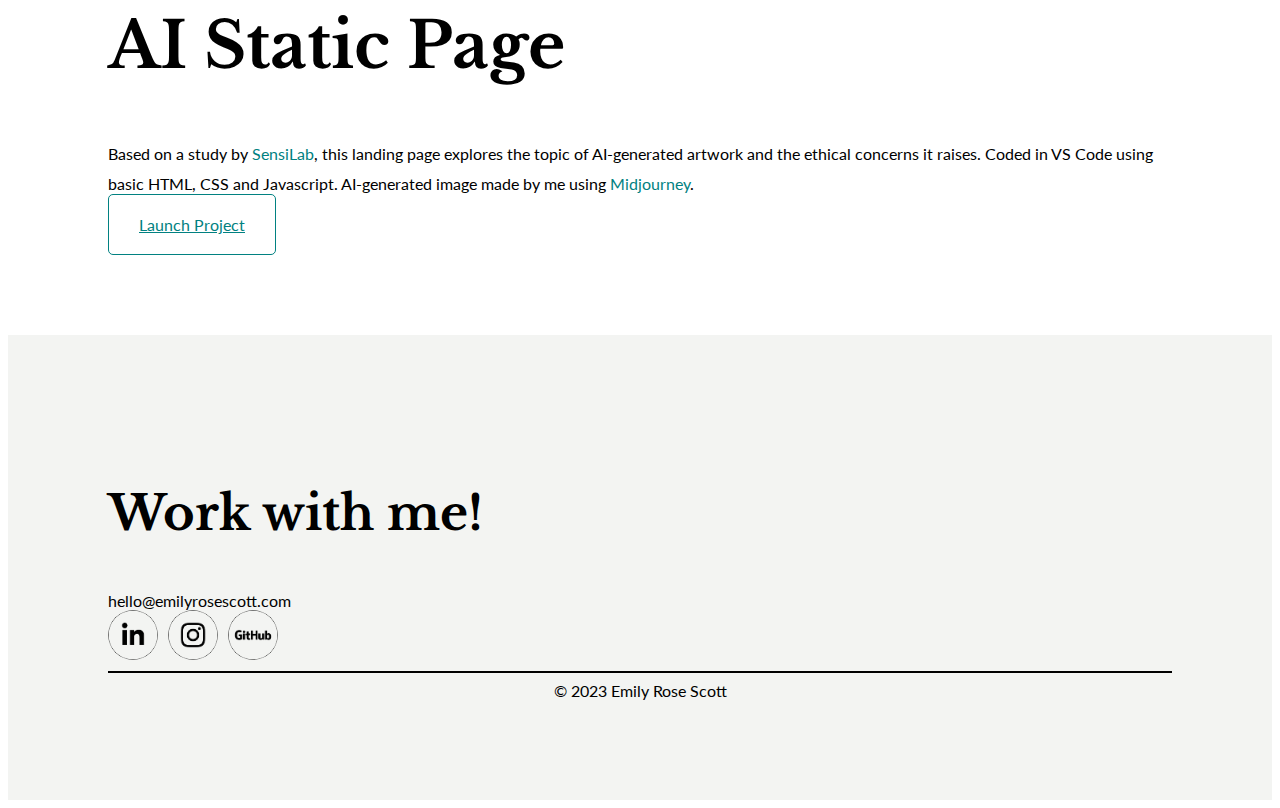
==== commit fdb9d520: "SEO Optimization" ====
--- a/index.html
+++ b/index.html
@@ -4,7 +4,11 @@
     <meta charset="UTF-8" />
     <meta http-equiv="X-UA-Compatible" content="IE=edge" />
     <meta name="viewport" content="width=device-width, initial-scale=1.0" />
-    <title>Document</title>
+    <title>Emily Scott: UI Designer & Front-end Developer</title>
+    <meta
+      name="description"
+      content="Emily is a UI designer and front-end developer based in Dublin, Ireland."
+    />
     <link
       href="https://cdn.jsdelivr.net/npm/bootstrap@5.3.0-alpha3/dist/css/bootstrap.min.css"
       rel="stylesheet"
@@ -27,7 +31,9 @@
   </head>
   <body>
     <nav class="navbar navbar-expand-lg nav-home">
-      <a href="/"><img src="/images/ers-logo.png" alt="" class="logo" /></a>
+      <a href="/"
+        ><img src="/images/ers-logo.png" alt="Emily Scott logo" class="logo"
+      /></a>
       <button
         class="navbar-toggler"
         type="button"
@@ -44,10 +50,16 @@
         id="navbarNavAltMarkup"
       >
         <div class="navbar-nav">
-          <a class="active" aria-current="page" href="/">home</a>
-          <a class="" href="/about.html">about</a>
-          <a class="" href="/work.html">work</a>
-          <a class="" href="/contact.html">contact</a>
+          <a
+            class="active"
+            aria-current="page"
+            href="/"
+            title="Homepage — Emily Scott"
+            >home</a
+          >
+          <a class="" href="/about.html" title="About Emily">about</a>
+          <a class="" href="/work.html" title="Emily's Work">work</a>
+          <a class="" href="/contact.html" title="Contact Emily">contact</a>
         </div>
       </div>
     </nav>
@@ -62,13 +74,19 @@
         <div class="name">
           <h1>Emily Scott</h1>
         </div>
-        <a href="/contact.html" class="btn btn-branding">Contact me</a>
+        <a href="/contact.html" class="btn btn-branding" title="Contact Emily"
+          >Contact me</a
+        >
       </div>
     </div>
     <div class="page-content">
       <div class="row project">
         <div class="col-lg-6 mb-3">
-          <img src="/images/weather-app.png" alt="" class="img-fluid" />
+          <img
+            src="/images/weather-app.png"
+            alt="Weather App Snapshot"
+            class="img-fluid"
+          />
         </div>
         <div class="col-lg-6">
           <h5>UI Design + Development</h5>
@@ -77,7 +95,11 @@
             This weather app provides real-time weather information and
             forecasts for the user, making it easy to stay prepared and plan
             ahead. Data pulls from the
-            <a href="https://www.shecodes.io/" target="_blank" class="body-link"
+            <a
+              href="https://www.shecodes.io/"
+              target="_blank"
+              class="body-link"
+              title="SheCodes Homepage"
               >SheCodes</a
             >
             Weather API. Animated icons by
@@ -85,6 +107,7 @@
               href="https://bas.dev/work/meteocons"
               target="_blank"
               class="body-link"
+              title="Bas Milius Meteocons"
               >Bas Milius</a
             >. Coded in VS Code using HTML, CSS, Javascript and Bootstrap.
           </p>
@@ -92,6 +115,7 @@
             href="https://weather-app-ers.netlify.app/"
             target="blank"
             class="btn body-button mt-3"
+            title="Emily Scott Weather App Project"
             >Launch Project</a
           >
         </div>
@@ -100,7 +124,7 @@
         <div class="col-lg-6 mb-3">
           <img
             src="/images/midijourney_rosecreates.png"
-            alt=""
+            alt="AI Static Page Snapshot"
             class="img-fluid"
           />
         </div>
@@ -113,6 +137,7 @@
               href="https://sensilab.monash.edu/phd-projects/the-ethics-of-ai-art/"
               target="_blank"
               class="body-link"
+              title="SensiLab Ethics of AI Art Study"
               >SensiLab</a
             >, this landing page explores the topic of AI-generated artwork and
             the ethical concerns it raises. Coded in VS Code using basic HTML,
@@ -121,10 +146,17 @@
               href="https://www.midjourney.com/"
               target="_blank"
               class="body-link"
+              title="Midjourney Homepage"
               >Midjourney</a
             >.
           </p>
-          <a href="#" class="btn body-button mt-3">Launch Project</a>
+          <a
+            href="https://ai-artwork-ethics.netlify.app/"
+            target="_blank"
+            class="btn body-button mt-3"
+            title="Emily Scott AI Static Page Project"
+            >Launch Project</a
+          >
         </div>
       </div>
     </div>
@@ -139,17 +171,17 @@
             <a
               href="https://www.linkedin.com/in/emily-r-scott-07019373/"
               target="_blank"
-              ><img src="/images/linkedin-logo-icon.png"
+              ><img src="/images/linkedin-logo-icon.png" alt="LinkedIn Logo"
             /></a>
           </div>
           <div class="social-icon">
             <a href="https://www.instagram.com/emirosely/" target="_blank"
-              ><img src="/images/instagram-logo-icon.png"
+              ><img src="/images/instagram-logo-icon.png" alt="Instagram Logo"
             /></a>
           </div>
           <div class="social-icon">
             <a href="https://github.com/emirosely" target="_blank"
-              ><img src="/images/github-logo-icon.png"
+              ><img src="/images/github-logo-icon.png" alt="Github Logo"
             /></a>
           </div>
         </div>
--- a/styles/portfolio.css
+++ b/styles/portfolio.css
@@ -221,29 +221,22 @@
 
 /* ABOUT */
 
+.about {
+  gap: 10px;
+}
+
+.about img {
+  aspect-ratio: 1/1;
+  object-fit: cover;
+  max-height: 800px;
+}
+
 .header h1 {
   text-align: center;
 }
 
-.hidden-image img {
-  max-height: 400px;
-  width: 100%;
-  height: auto;
-  object-fit: cover;
-}
-
 .ig-grid {
   margin-bottom: 100px;
-}
-
-.img-container {
-  max-height: 400px;
-}
-
-.img-container img {
-  width: 100%;
-  height: 100%;
-  object-fit: cover;
 }
 
 .latest h2 {
@@ -260,14 +253,23 @@
   text-align: center;
 }
 
+.work img {
+  aspect-ratio: 16/9;
+  object-fit: cover;
+}
+
 /* CONTACT */
 
-.contact-border {
+.contact {
   box-sizing: border-box;
   border: 2px solid #000000;
-  margin: var(--margin-vertical);
-  padding: 50px;
+  padding: 25px;
   text-align: center;
+  max-width: 600px;
+  display: block;
+  margin-bottom: 50px;
+  margin-left: auto;
+  margin-right: auto;
 }
 
 /* FOOTER */
@@ -391,6 +393,11 @@
     justify-content: center !important;
     margin: 20px 0px !important;
   }
+
+  .work img {
+    aspect-ratio: 4/3;
+    object-fit: cover;
+  }
 }
 
 @media (max-width: 480px) and (min-width: 351px) {
@@ -471,6 +478,11 @@
     justify-content: center !important;
     margin: 20px 0px !important;
   }
+
+  .work img {
+    aspect-ratio: 4/3;
+    object-fit: cover;
+  }
 }
 
 @media (max-width: 800px) and (min-width: 481px) {
@@ -518,4 +530,9 @@
     justify-content: center !important;
     margin: 20px 0px !important;
   }
-}
+
+  .work img {
+    aspect-ratio: 4/3;
+    object-fit: cover;
+  }
+}
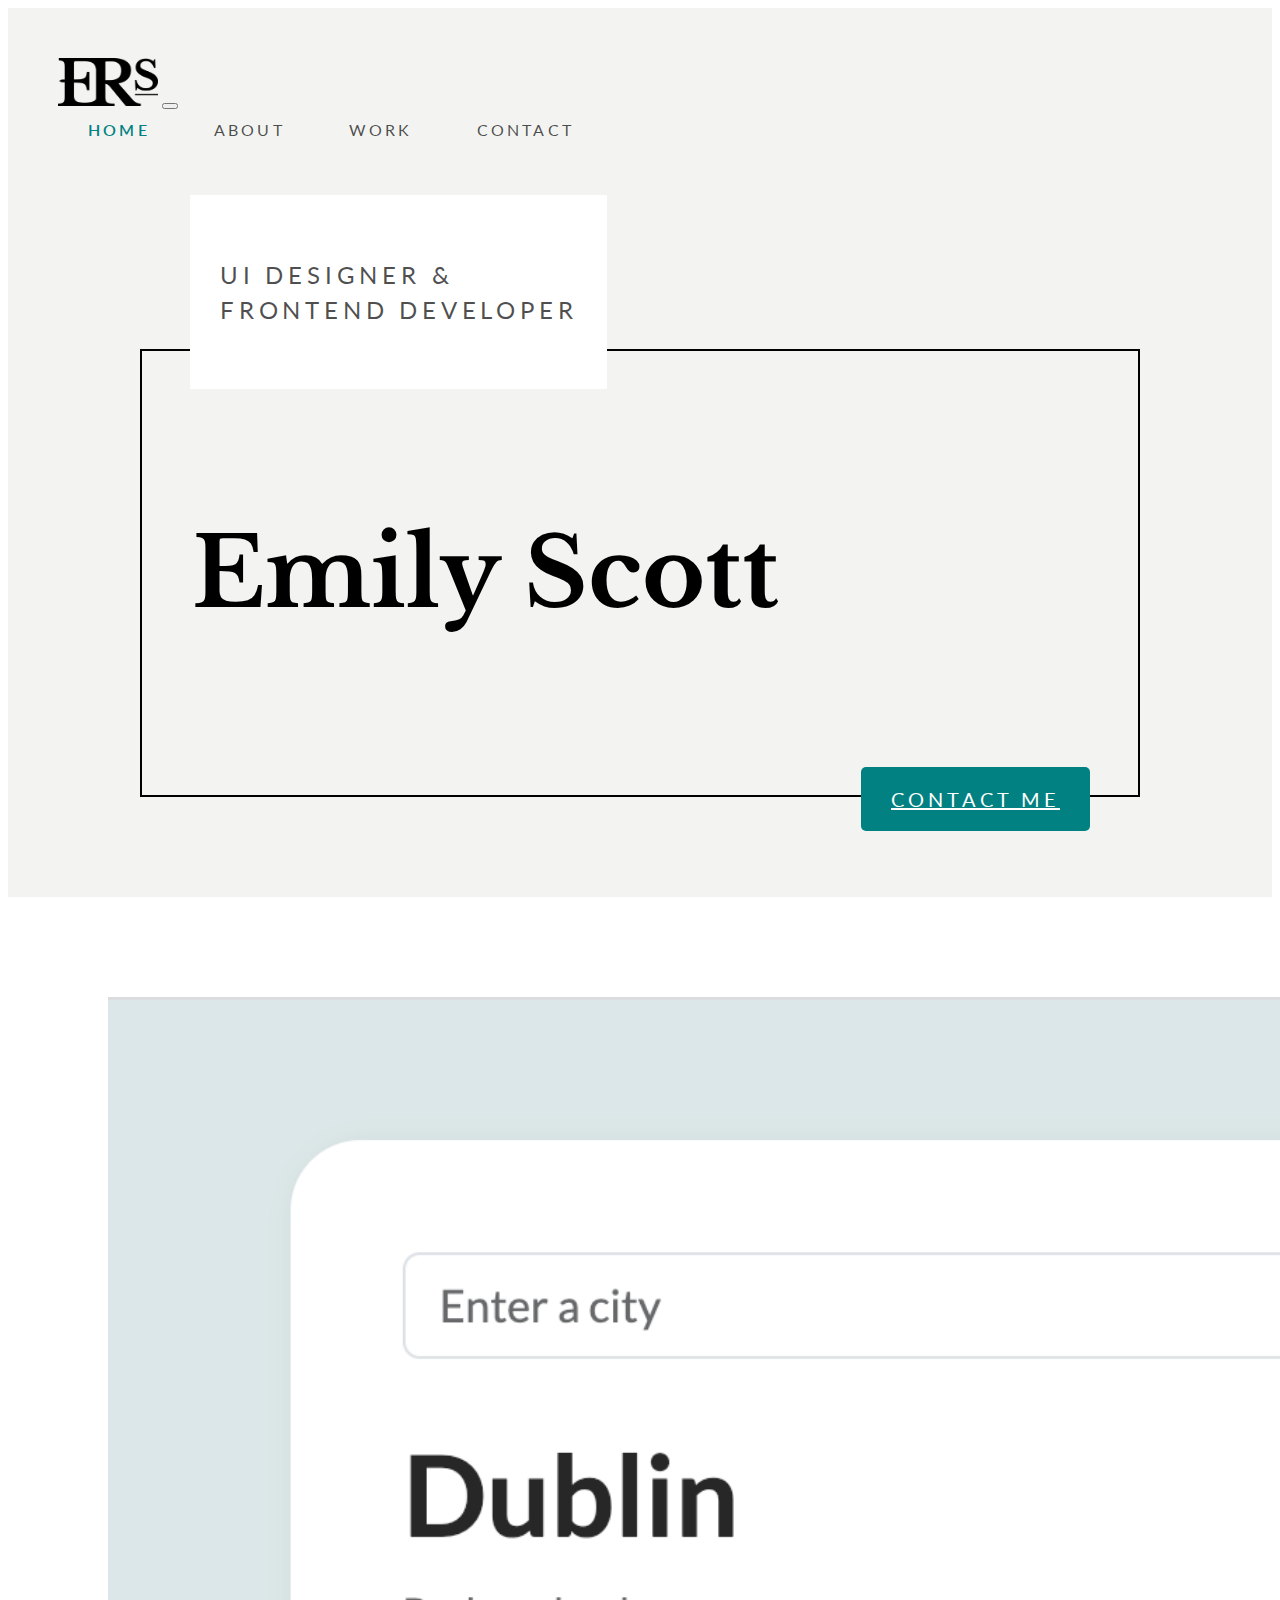
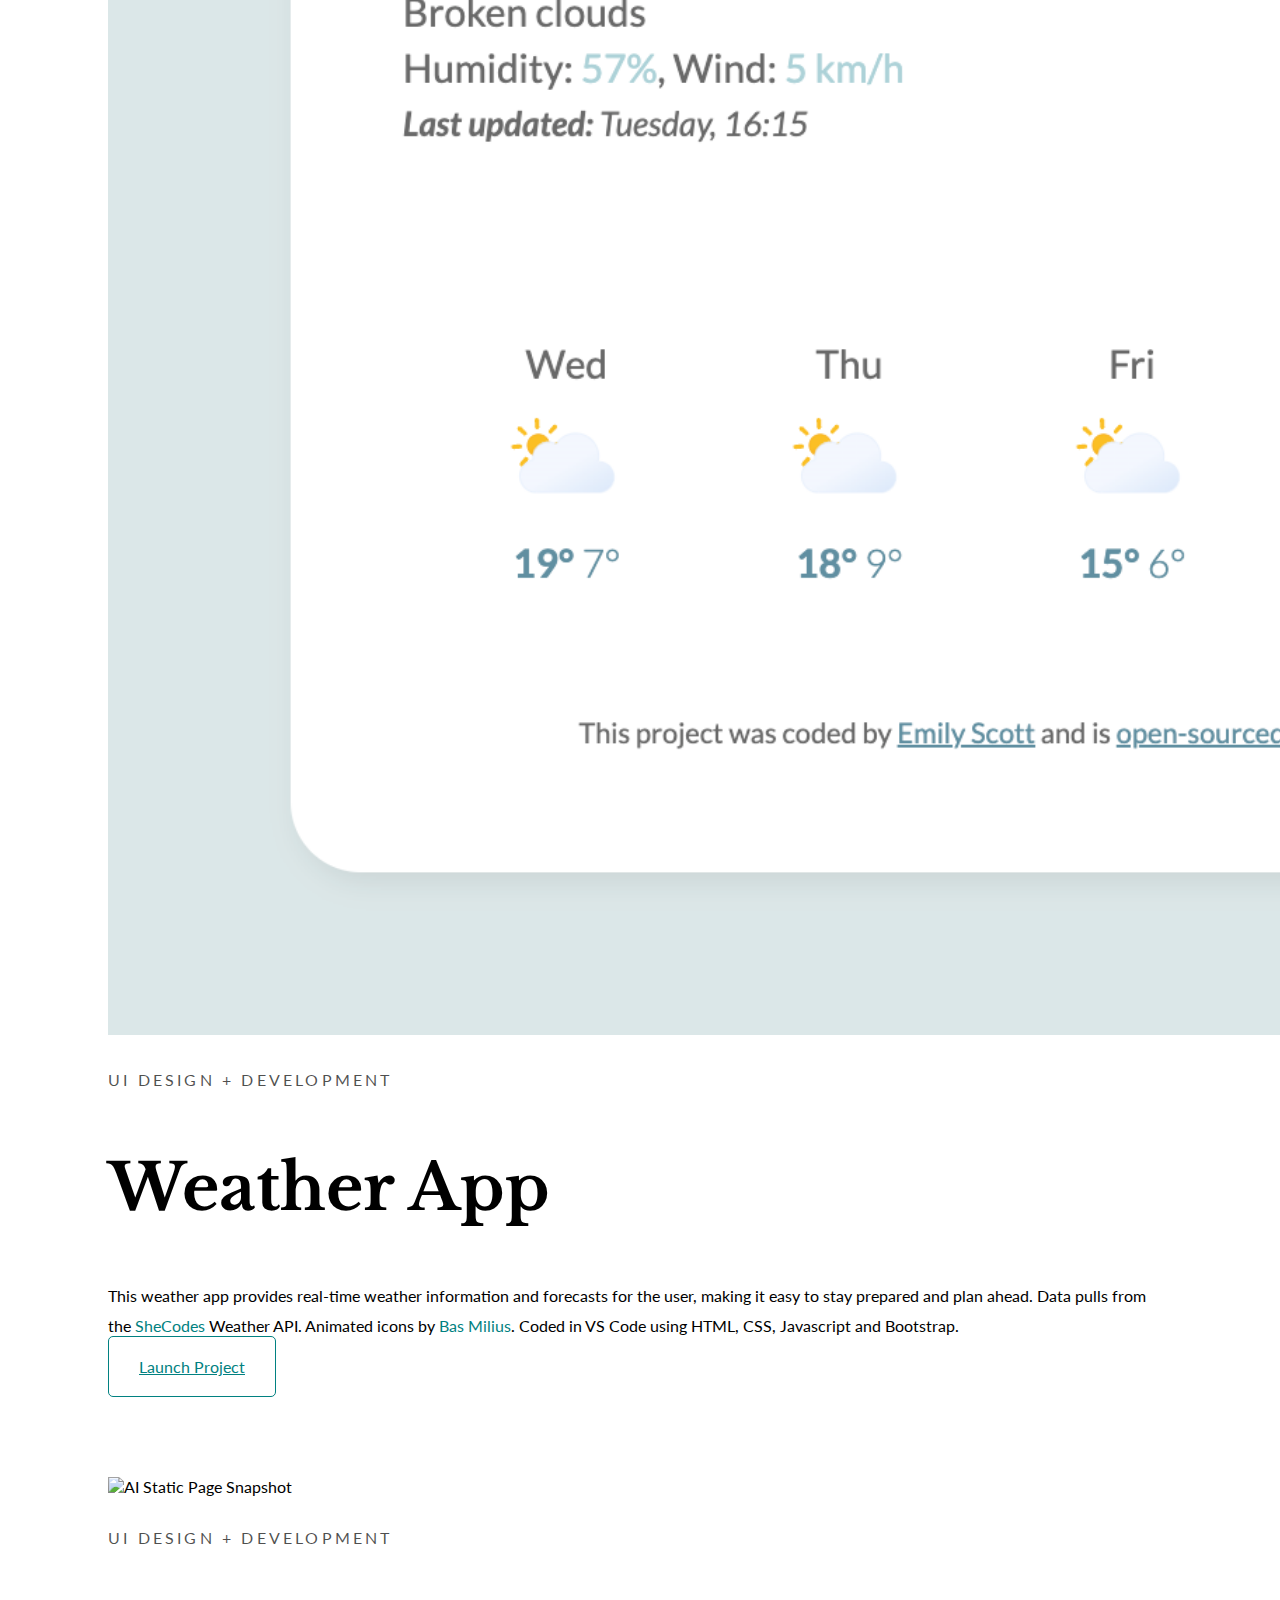
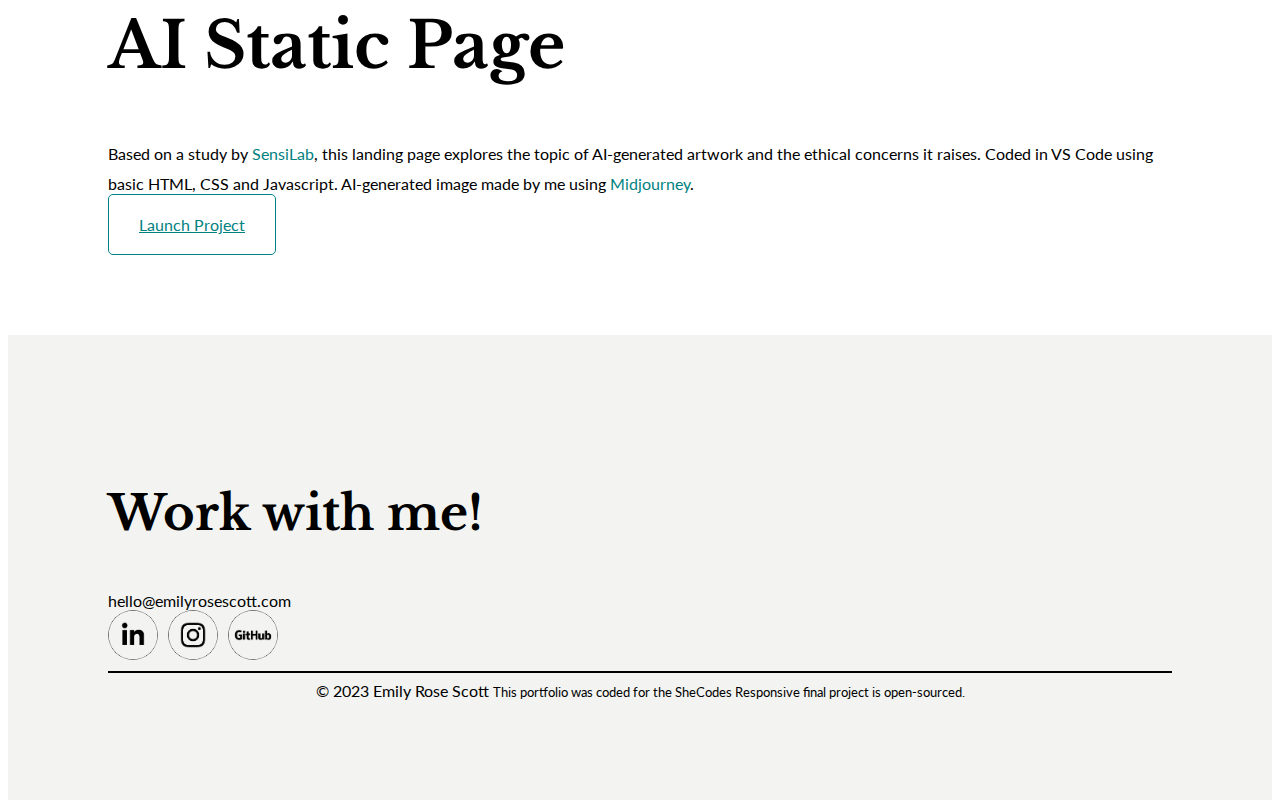
==== commit 798f7c9b: "Adding footer text and alphabetising/organising CSS file" ====
--- a/index.html
+++ b/index.html
@@ -191,6 +191,22 @@
         <a href="https://www.emilyrosescott.com/" target="_blank"
           >© 2023 Emily Rose Scott</a
         >
+        <small class="mt-2"
+          >This portfolio was coded for the
+          <a
+            href="https://www.shecodes.io/"
+            target="_blank"
+            title="SheCodes Homepage"
+            >SheCodes</a
+          >
+          Responsive final project is
+          <a
+            href="https://github.com/emirosely/Portfolio"
+            target="_blank"
+            title="Github Repository"
+            >open-sourced</a
+          >.</small
+        >
       </div>
     </footer>
   </body>
--- a/styles/portfolio.css
+++ b/styles/portfolio.css
@@ -60,15 +60,15 @@
   line-height: 30px;
 }
 
+hr {
+  border: 1px solid #000000;
+}
+
 p {
   font-weight: 400;
   font-size: 16px;
   color: black;
   line-height: 30px;
-}
-
-hr {
-  border: 1px solid #000000;
 }
 
 .body-button {
@@ -188,10 +188,25 @@
   background-color: var(--background-color);
 }
 
+.name {
+  box-sizing: border-box;
+  border: 2px solid #000000;
+  padding: 100px 50px;
+}
+
 .nameplate {
   padding: 50px 50px 100px 50px;
   max-width: 1000px;
   margin: 0 auto;
+}
+
+.project {
+  margin: var(--margin-vertical);
+}
+
+.project img {
+  aspect-ratio: 5/4;
+  object-fit: cover;
 }
 
 .title {
@@ -202,21 +217,6 @@
   text-align: left;
   text-decoration: none;
   display: inline-block;
-}
-
-.name {
-  box-sizing: border-box;
-  border: 2px solid #000000;
-  padding: 100px 50px;
-}
-
-.project {
-  margin: var(--margin-vertical);
-}
-
-.project img {
-  aspect-ratio: 5/4;
-  object-fit: cover;
 }
 
 /* ABOUT */
@@ -273,9 +273,6 @@
 }
 
 /* FOOTER */
-.copyright {
-  text-align: center;
-}
 
 footer {
   background-color: var(--background-color);
@@ -305,6 +302,10 @@
   transition: var(--transition);
 }
 
+.copyright {
+  text-align: center;
+}
+
 .social-icon-group {
   gap: 10px;
   display: flex;
@@ -316,12 +317,70 @@
 
 /* RESPONSIVE */
 @media (max-width: 350px) {
+  footer {
+    padding: 50px !important;
+    text-align: center !important;
+  }
+
+  footer .d-flex {
+    display: block !important;
+  }
+
+  h1 {
+    text-align: center !important;
+    font-size: 45px !important;
+    line-height: 55px !important;
+  }
+
+  h2 {
+    font-size: 40px !important;
+    line-height: 55px !important;
+  }
+
+  h3 {
+    font-size: 30px !important;
+    line-height: 40px !important;
+    text-align: center !important;
+  }
+
+  h4 {
+    font-size: 14px !important;
+    line-height: 20px !important;
+  }
+
+  nav {
+    padding-top: 25px !important;
+    padding-left: 25px !important;
+    padding-right: 25px !important;
+  }
+
+  .btn-branding {
+    text-align: center !important;
+    float: none !important;
+    display: flex !important;
+    justify-content: center !important;
+    max-width: 200px !important;
+    margin-left: auto !important;
+    margin-right: auto !important;
+    font-size: 14px !important;
+    line-height: 20px !important;
+  }
+
   .logo {
     max-width: 75px;
   }
 
   .name {
     padding: 50px 50px !important;
+  }
+
+  .page-content {
+    margin: 75px 60px !important;
+  }
+
+  .social-icon-group {
+    justify-content: center !important;
+    margin: 20px 0px !important;
   }
 
   .title {
@@ -336,6 +395,50 @@
     padding: 20px 10px !important;
   }
 
+  .work img {
+    aspect-ratio: 4/3;
+    object-fit: cover;
+  }
+}
+
+@media (max-width: 480px) and (min-width: 351px) {
+  footer {
+    padding: 50px !important;
+    text-align: center !important;
+  }
+
+  footer .d-flex {
+    display: block !important;
+  }
+
+  h1 {
+    text-align: center !important;
+    font-size: 55px !important;
+    line-height: 65px !important;
+  }
+
+  h2 {
+    font-size: 40px !important;
+    line-height: 55px !important;
+  }
+
+  h3 {
+    font-size: 30px !important;
+    line-height: 40px !important;
+    text-align: center !important;
+  }
+
+  h4 {
+    font-size: 14px !important;
+    line-height: 20px !important;
+  }
+
+  nav {
+    padding-top: 25px !important;
+    padding-left: 25px !important;
+    padding-right: 25px !important;
+  }
+
   .btn-branding {
     text-align: center !important;
     float: none !important;
@@ -348,65 +451,21 @@
     line-height: 20px !important;
   }
 
+  .logo {
+    max-width: 75px;
+  }
+
+  .name {
+    padding: 50px 50px !important;
+  }
+
   .page-content {
     margin: 75px 60px !important;
   }
 
-  h1 {
-    text-align: center !important;
-    font-size: 45px !important;
-    line-height: 55px !important;
-  }
-
-  h2 {
-    font-size: 40px !important;
-    line-height: 55px !important;
-  }
-
-  h3 {
-    font-size: 30px !important;
-    line-height: 40px !important;
-    text-align: center !important;
-  }
-
-  h4 {
-    font-size: 14px !important;
-    line-height: 20px !important;
-  }
-
-  nav {
-    padding-top: 25px !important;
-    padding-left: 25px !important;
-    padding-right: 25px !important;
-  }
-
-  footer {
-    padding: 50px !important;
-    text-align: center !important;
-  }
-
-  footer .d-flex {
-    display: block !important;
-  }
-
   .social-icon-group {
     justify-content: center !important;
     margin: 20px 0px !important;
-  }
-
-  .work img {
-    aspect-ratio: 4/3;
-    object-fit: cover;
-  }
-}
-
-@media (max-width: 480px) and (min-width: 351px) {
-  .logo {
-    max-width: 75px;
-  }
-
-  .name {
-    padding: 50px 50px !important;
   }
 
   .title {
@@ -421,62 +480,58 @@
     padding: 20px 10px !important;
   }
 
-  .btn-branding {
-    text-align: center !important;
-    float: none !important;
-    display: flex !important;
-    justify-content: center !important;
-    max-width: 200px !important;
-    margin-left: auto !important;
-    margin-right: auto !important;
-    font-size: 14px !important;
-    line-height: 20px !important;
-  }
-
-  .page-content {
-    margin: 75px 60px !important;
+  .work img {
+    aspect-ratio: 4/3;
+    object-fit: cover;
+  }
+}
+
+@media (max-width: 800px) and (min-width: 481px) {
+  footer {
+    padding: 50px !important;
+    display: block !important;
   }
 
   h1 {
-    text-align: center !important;
-    font-size: 55px !important;
-    line-height: 65px !important;
+    font-size: 70px !important;
+    line-height: 70px !important;
   }
 
   h2 {
-    font-size: 40px !important;
+    font-size: 45px !important;
     line-height: 55px !important;
   }
 
   h3 {
     font-size: 30px !important;
     line-height: 40px !important;
-    text-align: center !important;
   }
 
   h4 {
-    font-size: 14px !important;
-    line-height: 20px !important;
-  }
-
-  nav {
-    padding-top: 25px !important;
-    padding-left: 25px !important;
-    padding-right: 25px !important;
-  }
-
-  footer {
-    padding: 50px !important;
-    text-align: center !important;
-  }
-
-  footer .d-flex {
-    display: block !important;
+    font-size: 16px !important;
+    line-height: 30px !important;
+  }
+
+  .btn-branding {
+    font-size: 16px !important;
+  }
+
+  .name {
+    padding: 75px 50px !important;
+  }
+
+  .page-content {
+    margin: 75px 60px !important;
   }
 
   .social-icon-group {
     justify-content: center !important;
     margin: 20px 0px !important;
+  }
+
+  .title {
+    padding: 20px !important;
+    margin-bottom: -30px !important;
   }
 
   .work img {
@@ -484,55 +539,3 @@
     object-fit: cover;
   }
 }
-
-@media (max-width: 800px) and (min-width: 481px) {
-  h1 {
-    font-size: 70px !important;
-    line-height: 70px !important;
-  }
-
-  h2 {
-    font-size: 45px !important;
-    line-height: 55px !important;
-  }
-
-  h3 {
-    font-size: 30px !important;
-    line-height: 40px !important;
-  }
-
-  h4 {
-    font-size: 16px !important;
-    line-height: 30px !important;
-  }
-
-  .name {
-    padding: 75px 50px !important;
-  }
-
-  .title {
-    padding: 20px !important;
-    margin-bottom: -30px !important;
-  }
-  .btn-branding {
-    font-size: 16px !important;
-  }
-
-  .page-content {
-    margin: 75px 60px !important;
-  }
-
-  footer {
-    padding: 50px !important;
-    display: block !important;
-  }
-  .social-icon-group {
-    justify-content: center !important;
-    margin: 20px 0px !important;
-  }
-
-  .work img {
-    aspect-ratio: 4/3;
-    object-fit: cover;
-  }
-}
